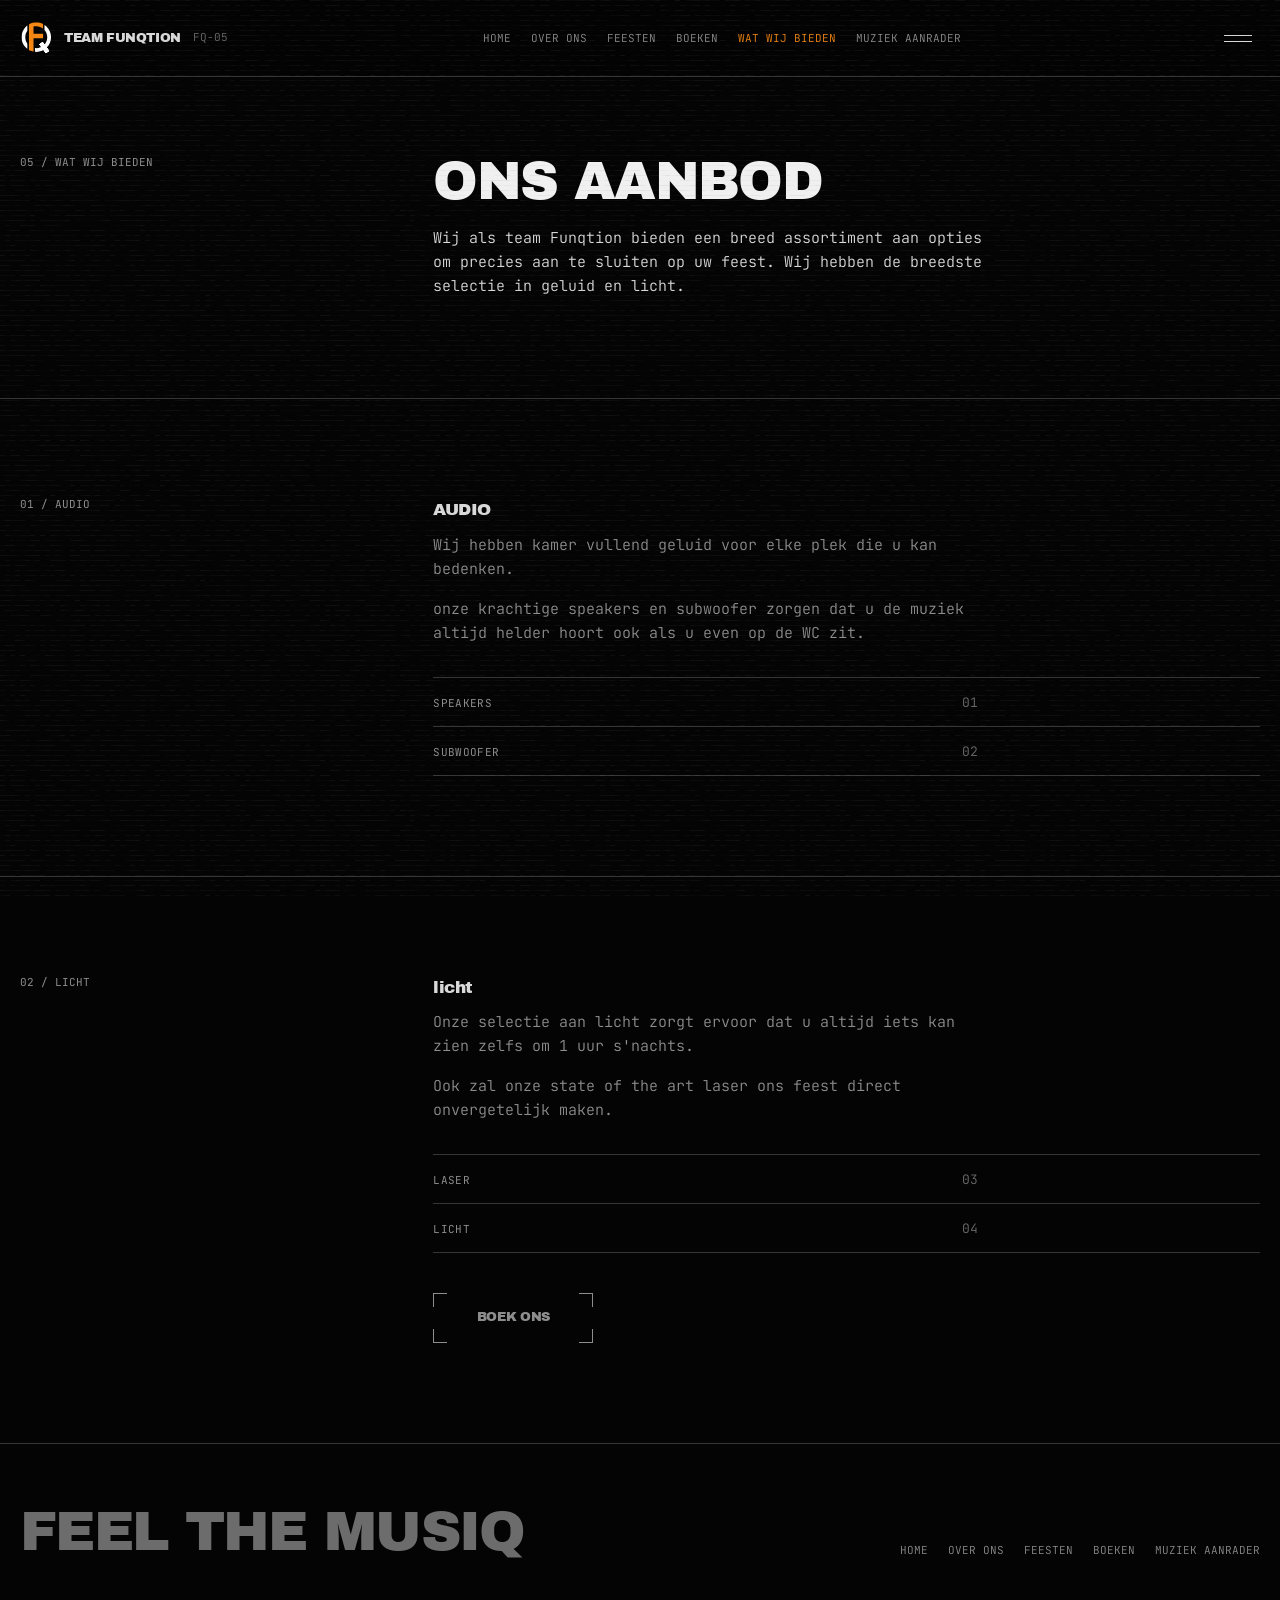
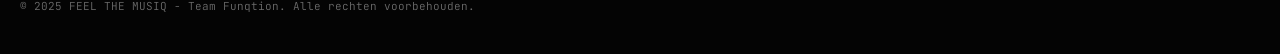
==== bieden.html @ 1c16a317 "Add the six-page site, replacing the holding page Ports the site built against funqtion/BUILD-BRIEF." ====
<!doctype html>
<html lang="nl">
<head>
<meta charset="utf-8">
<meta name="viewport" content="width=device-width, initial-scale=1">
<title>Wat wij bieden - Team Funqtion</title>
<meta name="description" content="Het aanbod van Team Funqtion: eigen geluid met krachtige speakers en subwoofer, en een selectie licht met laser.">
<link rel="icon" href="img/logo.svg" type="image/svg+xml">
<link rel="preconnect" href="https://fonts.googleapis.com">
<link rel="preconnect" href="https://fonts.gstatic.com" crossorigin>
<link href="https://fonts.googleapis.com/css2?family=JetBrains+Mono:wght@300;400;500&family=Archivo+Black&display=swap" rel="stylesheet">
<link rel="stylesheet" href="css/tokens.css">
<link rel="stylesheet" href="css/primitives.css">
<link rel="stylesheet" href="css/site.css">
</head>
<body>

<a class="fq-skip" href="#main">Naar de inhoud</a>

<header class="fq-topbar">
  <a class="fq-topbar__brand" href="index.html">
    <img class="fq-topbar__logo" src="img/logo.svg" width="32" height="32" alt="Logo van Team Funqtion">
    <span class="fq-topbar__wordmark">Team Funqtion</span>
    <span class="fq-topbar__partno" aria-hidden="true">FQ-05</span>
  </a>

  <nav class="fq-topnav" aria-label="Hoofdnavigatie">
    <a class="fq-topnav__link" href="index.html">Home</a>
    <a class="fq-topnav__link" href="over.html">Over ons</a>
    <a class="fq-topnav__link" href="feesten.html">Feesten</a>
    <a class="fq-topnav__link" href="boeken.html">Boeken</a>
    <a class="fq-topnav__link" href="bieden.html" aria-current="page">Wat wij bieden</a>
    <a class="fq-topnav__link" href="tip.html">Muziek aanrader</a>
  </nav>

  <button type="button" class="fq-menu-trigger" aria-expanded="false" aria-controls="fq-menu">
    <span class="fq-visually-hidden">Menu openen</span>
    <span class="fq-menu-trigger__bar" aria-hidden="true"></span>
    <span class="fq-menu-trigger__bar" aria-hidden="true"></span>
  </button>
</header>

<dialog class="fq-menu" id="fq-menu" aria-label="Menu">
  <div class="fq-menu__head">
    <p class="fq-label" style="margin:0">Index</p>
    <button type="button" class="fq-menu__close">
      <span class="fq-visually-hidden">Menu sluiten</span>
      <span aria-hidden="true">&times;</span>
    </button>
  </div>
  <nav aria-label="Menunavigatie">
    <ul class="fq-menu__list">
      <li><a class="fq-menu__row" href="index.html" style="--row:0">
        <span class="fq-menu__mask"><span class="fq-menu__label">Home</span></span>
        <span class="fq-menu__mask"><span class="fq-menu__index">01</span></span></a></li>
      <li><a class="fq-menu__row" href="over.html" style="--row:1">
        <span class="fq-menu__mask"><span class="fq-menu__label">Over ons</span></span>
        <span class="fq-menu__mask"><span class="fq-menu__index">02</span></span></a></li>
      <li><a class="fq-menu__row" href="feesten.html" style="--row:2">
        <span class="fq-menu__mask"><span class="fq-menu__label">Feesten</span></span>
        <span class="fq-menu__mask"><span class="fq-menu__index">03</span></span></a></li>
      <li><a class="fq-menu__row" href="boeken.html" style="--row:3">
        <span class="fq-menu__mask"><span class="fq-menu__label">Boeken</span></span>
        <span class="fq-menu__mask"><span class="fq-menu__index">04</span></span></a></li>
      <li><a class="fq-menu__row" href="bieden.html" style="--row:4" aria-current="page">
        <span class="fq-menu__mask"><span class="fq-menu__label">Wat wij bieden</span></span>
        <span class="fq-menu__mask"><span class="fq-menu__index">05</span></span></a></li>
      <li><a class="fq-menu__row" href="tip.html" style="--row:5">
        <span class="fq-menu__mask"><span class="fq-menu__label">Muziek aanrader</span></span>
        <span class="fq-menu__mask"><span class="fq-menu__index">06</span></span></a></li>
    </ul>
  </nav>
  <div class="fq-menu__foot">
    <a class="fq-footer__link" href="https://www.instagram.com/funqtion1/" target="_blank" rel="noopener">Instagram &#8599;</a>
    <a class="fq-footer__link" href="https://www.facebook.com/share/1C3HbUUbbw/?mibextid=wwXIfr" target="_blank" rel="noopener">Facebook &#8599;</a>
    <a class="fq-footer__link" href="mailto:Booking@funqtion.nl">Booking@funqtion.nl</a>
  </div>
</dialog>

<main id="main">

  <section class="fq-section fq-section--first fq-grid fq-grid--padded">
    <div class="fq-cell" style="--col-span:3; --col-span-m:12">
      <p class="fq-label">05 / Wat wij bieden</p>
    </div>
    <div class="fq-cell" style="--col-start:5; --col-span:8; --col-start-m:auto; --col-span-m:12">
      <h1 class="fq-h1">Ons aanbod</h1>
      <p class="fq-prose fq-prose--strong">Wij als team Funqtion bieden een breed assortiment aan opties om precies aan te sluiten op uw feest. Wij hebben de breedste selectie in geluid en licht.</p>
    </div>
  </section>

  <section class="fq-section fq-grid fq-grid--padded">
    <div class="fq-cell" style="--col-span:3; --col-span-m:12">
      <h2 class="fq-label">01 / Audio</h2>
    </div>
    <div class="fq-cell" style="--col-start:5; --col-span:8; --col-start-m:auto; --col-span-m:12">
      <h3 class="fq-h3">Audio</h3>
      <p class="fq-prose">Wij hebben kamer vullend geluid voor elke plek die u kan bedenken.</p>
      <p class="fq-prose">onze krachtige speakers en subwoofer zorgen dat u de muziek altijd helder hoort ook als u even op de WC zit.</p>

      <div class="fq-datasheet fq-inventory">
        <div class="fq-datasheet__row">
          <span class="fq-datasheet__cell" data-priority="1" style="--col-span:5">
            <span class="fq-hardware-label">Speakers</span></span>
          <span class="fq-datasheet__cell" data-priority="2" style="--col-span:3">
            <span class="fq-datasheet__value fq-datasheet__value--end fq-datasheet__value--index">01</span></span>
        </div>
        <div class="fq-datasheet__row">
          <span class="fq-datasheet__cell" data-priority="1" style="--col-span:5">
            <span class="fq-hardware-label">Subwoofer</span></span>
          <span class="fq-datasheet__cell" data-priority="2" style="--col-span:3">
            <span class="fq-datasheet__value fq-datasheet__value--end fq-datasheet__value--index">02</span></span>
        </div>
      </div>
    </div>
  </section>

  <section class="fq-section fq-grid fq-grid--padded">
    <div class="fq-cell" style="--col-span:3; --col-span-m:12">
      <h2 class="fq-label">02 / Licht</h2>
    </div>
    <div class="fq-cell" style="--col-start:5; --col-span:8; --col-start-m:auto; --col-span-m:12">
      <h3 class="fq-h3 fq-h3--verbatim">licht</h3>
      <p class="fq-prose">Onze selectie aan licht zorgt ervoor dat u altijd iets kan zien zelfs om 1 uur s'nachts.</p>
      <p class="fq-prose">Ook zal onze state of the art laser ons feest direct onvergetelijk maken.</p>

      <div class="fq-datasheet fq-inventory">
        <div class="fq-datasheet__row">
          <span class="fq-datasheet__cell" data-priority="1" style="--col-span:5">
            <span class="fq-hardware-label">Laser</span></span>
          <span class="fq-datasheet__cell" data-priority="2" style="--col-span:3">
            <span class="fq-datasheet__value fq-datasheet__value--end fq-datasheet__value--index">03</span></span>
        </div>
        <div class="fq-datasheet__row">
          <span class="fq-datasheet__cell" data-priority="1" style="--col-span:5">
            <span class="fq-hardware-label">Licht</span></span>
          <span class="fq-datasheet__cell" data-priority="2" style="--col-span:3">
            <span class="fq-datasheet__value fq-datasheet__value--end fq-datasheet__value--index">04</span></span>
        </div>
      </div>

      <div class="fq-contact">
        <a class="fq-button fq-bracket" href="boeken.html">Boek ons</a>
      </div>
    </div>
  </section>

</main>

<footer class="fq-footer">
  <div class="fq-footer__inner">
    <p class="fq-footer__tagline">FEEL THE MUSIQ</p>
    <nav class="fq-footer__links" aria-label="Footernavigatie">
      <a class="fq-footer__link" href="index.html">Home</a>
      <a class="fq-footer__link" href="over.html">Over ons</a>
      <a class="fq-footer__link" href="feesten.html">Feesten</a>
      <a class="fq-footer__link" href="boeken.html">Boeken</a>
      <a class="fq-footer__link" href="tip.html">Muziek aanrader</a>
    </nav>
  </div>
  <p class="fq-footer__legal">&copy; 2025 FEEL THE MUSIQ - Team Funqtion. Alle rechten voorbehouden.</p>
</footer>

<div class="fq-grain-host" id="fq-grain" aria-hidden="true"></div>

<script src="js/menu.js"></script>
<script src="js/grain.js"></script>
</body>
</html>
---- css/tokens.css ----
/* ---------------------------------------------------------------------------
   tokens.css  -  Team Funqtion design tokens
   Adapted from TELETECH-EVENTS-DESIGN-REFERENCE.md chapter 32.1.2.
   Nothing else in the system reads a literal value.
   Naming: --fq-<layer>-<role>.

   Four documented deviations from the reference (BUILD-BRIEF section 3):
     1. The accent is orange #f68712, not blood red #c13243. Because the orange
        clears AA on every surface here (8.2:1 on the page colour, measured),
        the reference's two-token --digital-blood / --digital-blood-text
        workaround is dropped: one accent token does every job.
     2. Fonts are Google Fonts substitutes: JetBrains Mono for ProtoMono,
        Archivo Black for LomoCopy LT Std.
     3. No video anywhere.
     4. Every accessibility fix in chapter 31 is taken, not optional.
   --------------------------------------------------------------------------- */

:root {
  color-scheme: dark;

  /* === 1. Raw grey ramp (reference chapter 5), darkest to lightest ======== */
  --fq-black:         #000000;
  --fq-page:          #040404;  /* the true page colour */
  --fq-darkest-hour:  #0a0a0a;
  --fq-midnight:      #0d0d0d;
  --fq-dusk:          #141414;
  --fq-haze-grey:     #1e1e1e;
  --fq-hairline:      #363636;  /* the rule colour */
  --fq-machine-grey:  #6c6c6c;  /* 3.90:1 - rules and decoration ONLY, never text */
  --fq-flat-grey:     #8d8d8d;  /* 6.18:1 - the AA-safe dim text colour */
  --fq-off-white:     #d9d9d9;  /* 14.52:1 */
  --fq-bashed-white:  #e4e4e4;  /* 16.11:1 */
  --fq-power-white:   #f0f0f0;  /* 17.98:1 */

  /* === 2. Accent (deviation 3.1) ==========================================
     #f68712 measures 8.2:1 on #040404 and 7.9:1 on #0a0a0a, so unlike the
     reference's red it is safe for text at any size. --fq-accent-dim is for
     large fills where full orange is too loud; it is NOT a text colour. */
  --fq-accent:        #f68712;
  --fq-accent-dim:    #b35f08;

  /* === 3. Semantic surfaces. Components reference these, never the ramp. == */
  --fq-surface:         var(--fq-page);
  --fq-surface-raised:  var(--fq-darkest-hour);
  --fq-surface-inset:   var(--fq-dusk);
  --fq-surface-overlay: var(--fq-haze-grey);

  /* === 4. Semantic text =================================================== */
  --fq-text-strong:     var(--fq-power-white);
  --fq-text:            var(--fq-off-white);
  --fq-text-dim:        var(--fq-flat-grey);    /* AA-safe metadata */
  --fq-text-decorative: var(--fq-machine-grey); /* icons, rules, disabled. NOT text. */
  --fq-text-accent:     var(--fq-accent);
  --fq-text-inverse:    var(--fq-page);

  /* === 5. Rules, brackets, focus ========================================== */
  --fq-rule-color:    var(--fq-hairline);
  --fq-rule-width:    1px;
  --fq-rule:          var(--fq-rule-width) solid var(--fq-rule-color);
  --fq-rule-dashed:   var(--fq-rule-width) dashed var(--fq-rule-color);
  --fq-rule-strong:   var(--fq-rule-width) solid var(--fq-machine-grey);
  --fq-rule-inset:    0.75rem;

  --fq-bracket-size:   14px;
  --fq-bracket-weight: 1px;
  --fq-bracket-color:  currentColor;

  /* The focus ring is accent-coloured, per brief 3.1. It is never removed. */
  --fq-focus-color:  var(--fq-accent);
  --fq-focus-width:  2px;
  --fq-focus-offset: 2px;

  /* === 6. Type (deviation 3.2) ============================================ */
  --fq-font-mono:    'JetBrains Mono', ui-monospace, 'SF Mono', 'Roboto Mono', monospace;
  --fq-font-display: 'Archivo Black', 'Arial Black', system-ui, sans-serif;

  --fq-weight-light:   300;
  --fq-weight-regular: 400;
  --fq-weight-medium:  500;

  /* Static scale. The reference's ladder is 9/11/13/15/17/21/24/27/40 with
     11px carrying body copy. 11px is kept for the machine-readout register
     (labels, indices, tags) but real Dutch prose is set at 15px: see the
     note in the build summary. This is the one type deviation. */
  --fq-size-micro:  9px;
  --fq-size-legend: 11px;  /* labels, indices, tags, captions */
  --fq-size-data:   13px;  /* datasheet rows, buttons, nav */
  --fq-size-body:   15px;  /* prose paragraphs */
  --fq-size-sub:    17px;
  --fq-size-title:  21px;
  --fq-size-util:   24px;

  /* Fluid display sizes, derived the way reference 32.1.3 derives them:
     clamp(min, intercept + slope*vw, max) passing through both endpoints,
     so there is no jump at any breakpoint.
       h1   : 28px at 390 -> 64px at 1600   slope 2.975vw, intercept 0.975rem
       hero : 34px at 390 -> 96px at 1600   slope 5.124vw, intercept 0.875rem */
  --fq-size-h1:   clamp(1.75rem, 0.975rem + 2.975vw, 4rem);
  --fq-size-hero: clamp(2.125rem, 0.875rem + 5.124vw, 6rem);
  --fq-size-h2:   clamp(1.3125rem, 1.076rem + 0.909vw, 2rem);

  /* Leading */
  --fq-leading-solid: 1;
  --fq-leading-tight: 1.25;
  --fq-leading-prose: 1.6;
  --fq-leading-hero:  0.92;

  /* Tracking. Display face tracked in 3%, mono left alone, and exactly one
     positive-tracking use reserved for the hardware label on bieden.html. */
  --fq-track-display: -0.03em;
  --fq-track-open:     0.03em;

  /* === 7. Spacing. Base 0.25rem, 1.25rem is the module. =================== */
  --fq-space-1:  0.25rem;
  --fq-space-2:  0.5rem;
  --fq-space-3:  0.75rem;
  --fq-space-4:  1rem;
  --fq-space-5:  1.25rem;
  --fq-space-8:  2rem;
  --fq-space-10: 2.5rem;
  --fq-space-15: 3.75rem;
  --fq-space-20: 5rem;
  --fq-space-25: 6.25rem;
  --fq-space-30: 7.5rem;

  /* One gutter, changing exactly once, at 767px. */
  --fq-gutter: var(--fq-space-5);

  /* === 8. Motion ==========================================================
     The reference's single CustomEase is one cubic and needs no library. */
  --fq-ease-machine: cubic-bezier(0.14, 0.86, 0.37, 0.96);
  --fq-ease-out:     cubic-bezier(0.16, 1, 0.3, 1);
  --fq-dur-snap:     0.2s;
  --fq-dur-reveal:   0.25s;
  --fq-stagger:      0.05s;

  /* === 9. Layers ========================================================== */
  --fq-z-base:   0;
  --fq-z-raised: 1;
  --fq-z-nav:    90;
  --fq-z-menu:   95;
  --fq-z-grain:  100;
}

/* Breakpoints, as documentation. Custom properties cannot be used inside a
   media query, so these four numbers are copied by hand where needed:
     991px (max)  tablet
     767px (max)  mobile
     479px (max)  phone
     768px (min)  desktop                                                    */

@media screen and (max-width: 767px) {
  :root { --fq-gutter: var(--fq-space-4); }
}

/* --- Reset ---------------------------------------------------------------- */

*, *::before, *::after { box-sizing: border-box; }

html {
  -webkit-text-size-adjust: 100%;
  scroll-behavior: smooth;
}

body {
  margin: 0;
  background-color: var(--fq-surface);
  color: var(--fq-text);
  font-family: var(--fq-font-mono);
  font-size: var(--fq-size-body);
  font-weight: var(--fq-weight-light);
  line-height: var(--fq-leading-prose);
  -webkit-font-smoothing: antialiased;
}

img { max-width: 100%; }

/* One real focus ring, applied once, never removed anywhere.
   The reference's original ships 66 focusable elements with outline:none. */
:where(a, button, input, select, textarea, summary, dialog, iframe, [tabindex]):focus-visible {
  outline: var(--fq-focus-width) solid var(--fq-focus-color);
  outline-offset: var(--fq-focus-offset);
  border-radius: 2px;
}

::selection {
  background-color: var(--fq-accent);
  color: var(--fq-page);
}

.fq-visually-hidden {
  position: absolute; width: 1px; height: 1px;
  margin: -1px; padding: 0; border: 0;
  clip-path: inset(50%); overflow: hidden; white-space: nowrap;
}

/* Skip link: visible the moment it takes focus. */
.fq-skip {
  position: absolute; inset-block-start: 0; inset-inline-start: 0;
  z-index: 999;
  transform: translateY(-120%);
  padding: var(--fq-space-3) var(--fq-space-4);
  background: var(--fq-page);
  color: var(--fq-accent);
  font-size: var(--fq-size-data);
  text-decoration: none;
}
.fq-skip:focus { transform: translateY(0); }

/* --- Global reduced-motion contract ---------------------------------------
   The reference honours prefers-reduced-motion nowhere (chapter 31). Here it
   kills every transition, every transform reveal, and the grain animation
   (grain.js checks the same query before it starts). */
@media (prefers-reduced-motion: reduce) {
  html { scroll-behavior: auto; }
  *, *::before, *::after {
    animation-duration: 0.001ms !important;
    animation-iteration-count: 1 !important;
    transition-duration: 0.001ms !important;
    scroll-behavior: auto !important;
  }
}
---- css/primitives.css ----
/* ---------------------------------------------------------------------------
   primitives.css  -  Team Funqtion structural primitives
   Adapted from TELETECH-EVENTS-DESIGN-REFERENCE.md chapter 32.2.
   Grid, section, datasheet, bracketed button, hairlines, menu, event tile,
   plus the chrome (top bar, footer, grain host).
   --------------------------------------------------------------------------- */

/* ===========================================================================
   1. The 12-column grid
   The gap is ZERO. Column boundaries are shared reference lines across the
   whole page; separation comes from items not filling their span, or from a
   hairline. A grid with gutters is a different design. (reference 7.3)
   =========================================================================== */

.fq-grid {
  display: grid;
  grid-template-columns: repeat(var(--fq-grid-columns, 12), 1fr);
  grid-auto-rows: auto;
  gap: 0;                      /* deliberate */
  inline-size: 100%;
  position: relative;
}
.fq-grid--padded { padding-inline: var(--fq-gutter); }

/* Children. Default span 12 so an unplaced child still lands on the lattice. */
.fq-cell {
  grid-column: var(--col-start, auto) / span var(--col-span, 12);
  min-inline-size: 0;
}

@media screen and (max-width: 767px) {
  .fq-cell {
    grid-column: var(--col-start-m, auto) / span var(--col-span-m, var(--col-span, 12));
  }
}
@media screen and (max-width: 479px) {
  .fq-cell {
    grid-column: var(--col-start-s, auto) / span var(--col-span-s, var(--col-span-m, var(--col-span, 12)));
  }
}

/* ===========================================================================
   2. The section wrapper
   =========================================================================== */

.fq-section {
  inline-size: 100%;
  position: relative;
  padding-block: var(--fq-space-25);
}
.fq-section--tight { padding-block: var(--fq-space-15); }
.fq-section--first { padding-block-start: var(--fq-space-20); }
.fq-section--screen { min-block-size: 100svh; display: flex; align-items: center; }

@media screen and (max-width: 767px) {
  .fq-section { padding-block: var(--fq-space-15); }
  .fq-section--tight { padding-block: var(--fq-space-10); }
}

/* A full-bleed hairline between sections. */
.fq-section + .fq-section { border-block-start: var(--fq-rule); }

/* ===========================================================================
   3. Text atoms (reference 9.2.2)
   =========================================================================== */

/* The panel legend. This is the voice of the whole design: a tiny, tracked,
   uppercase mono label that reads like a legend silk-screened on hardware. */
.fq-label {
  margin: 0 0 var(--fq-space-4);
  color: var(--fq-text-dim);
  text-transform: uppercase;
  font-family: var(--fq-font-mono);
  font-size: var(--fq-size-legend);
  font-weight: var(--fq-weight-regular);
  line-height: var(--fq-leading-solid);
}
.fq-label--accent { color: var(--fq-text-accent); }

/* The index numeral. Padded to two digits in the markup, tabular here. */
.fq-index {
  color: var(--fq-text-decorative);
  font-family: var(--fq-font-mono);
  font-size: var(--fq-size-legend);
  font-weight: var(--fq-weight-light);
  font-variant-numeric: tabular-nums;
  line-height: var(--fq-leading-solid);
}
.fq-index--live { color: var(--fq-text-accent); }

.fq-h1 {
  margin: 0 0 var(--fq-space-5);
  color: var(--fq-text-strong);
  text-transform: uppercase;
  font-family: var(--fq-font-display);
  font-size: var(--fq-size-h1);
  font-weight: 400;
  line-height: var(--fq-leading-hero);
  letter-spacing: var(--fq-track-display);
}

.fq-h2 {
  margin: 0 0 var(--fq-space-5);
  color: var(--fq-text);
  text-transform: uppercase;
  font-family: var(--fq-font-display);
  font-size: var(--fq-size-h2);
  font-weight: 400;
  line-height: var(--fq-leading-tight);
  letter-spacing: var(--fq-track-display);
}

.fq-h3 {
  margin: 0 0 var(--fq-space-3);
  color: var(--fq-text);
  text-transform: uppercase;
  font-family: var(--fq-font-display);
  font-size: var(--fq-size-sub);
  font-weight: 400;
  line-height: var(--fq-leading-tight);
  letter-spacing: var(--fq-track-display);
}

/* Verbatim case. The design language uppercases headings, but CONTENT.md
   flags the lowercase "boeken?" and "licht" headings as deliberately
   preserved. Uppercasing them would destroy exactly what was preserved, so
   those two opt out of the transform. The brief outranks the design language
   on anything CONTENT.md has called final. */
.fq-h1--verbatim,
.fq-h2--verbatim,
.fq-h3--verbatim { text-transform: none; }

.fq-prose {
  margin: 0 0 var(--fq-space-4);
  max-inline-size: 62ch;
  color: var(--fq-text-dim);
  font-size: var(--fq-size-body);
  font-weight: var(--fq-weight-light);
  line-height: var(--fq-leading-prose);
}
.fq-prose:last-child { margin-block-end: 0; }
.fq-prose--strong { color: var(--fq-text); }

/* The quoted field: the client's voice, emoji and all, held inside a machine
   frame. The tension between the two is the point (brief section 2). */
.fq-quote {
  margin: 0 0 var(--fq-space-4);
  border-inline-start: var(--fq-rule);
  padding-inline-start: var(--fq-rule-inset);
  max-inline-size: 62ch;
  color: var(--fq-text);
  font-size: var(--fq-size-body);
  font-weight: var(--fq-weight-light);
  line-height: var(--fq-leading-prose);
}
.fq-quote p { margin: 0 0 var(--fq-space-2); }
.fq-quote p:last-child { margin-block-end: 0; }

/* The italic caption line under a gig. */
.fq-caption {
  margin: var(--fq-space-4) 0 0;
  color: var(--fq-text-decorative);
  font-size: var(--fq-size-legend);
  font-style: italic;
  line-height: var(--fq-leading-tight);
}

.fq-link {
  color: var(--fq-text-dim);
  text-decoration: none;
  border-block-end: 1px solid var(--fq-hairline);
  transition: color var(--fq-dur-snap) ease, border-color var(--fq-dur-snap) ease;
}
.fq-link:hover { color: var(--fq-accent); border-block-end-color: var(--fq-accent); }

/* ===========================================================================
   4. Hairlines (reference 32.2.5)
   The left rule is the house method for turning a paragraph into a data field.
   =========================================================================== */

.fq-rule-left {
  border-inline-start: var(--fq-rule);
  padding-inline-start: var(--fq-rule-inset);
  display: flex;
  flex-direction: column;
  gap: var(--fq-space-1);
}

hr.fq-divider {
  border: 0;
  border-block-start: var(--fq-rule);
  margin-block: var(--fq-space-8);
}
hr.fq-divider--dashed { border-block-start: var(--fq-rule-dashed); }

/* ===========================================================================
   5. The corner-bracketed button (reference 32.2.4)
   Eight single-colour gradients on ONE pseudo element. No background, no
   border, no radius, and crucially no four <img> per button: the reference's
   original ships 188 corner-mark images on one page.
   =========================================================================== */

.fq-bracket { position: relative; }
.fq-bracket::before {
  content: "";
  position: absolute;
  inset: 0;
  pointer-events: none;
  background-image:
    linear-gradient(var(--fq-bracket-color) 0 0), linear-gradient(var(--fq-bracket-color) 0 0),
    linear-gradient(var(--fq-bracket-color) 0 0), linear-gradient(var(--fq-bracket-color) 0 0),
    linear-gradient(var(--fq-bracket-color) 0 0), linear-gradient(var(--fq-bracket-color) 0 0),
    linear-gradient(var(--fq-bracket-color) 0 0), linear-gradient(var(--fq-bracket-color) 0 0);
  background-repeat: no-repeat;
  background-size:
    var(--fq-bracket-size) var(--fq-bracket-weight),
    var(--fq-bracket-weight) var(--fq-bracket-size),
    var(--fq-bracket-size) var(--fq-bracket-weight),
    var(--fq-bracket-weight) var(--fq-bracket-size),
    var(--fq-bracket-size) var(--fq-bracket-weight),
    var(--fq-bracket-weight) var(--fq-bracket-size),
    var(--fq-bracket-size) var(--fq-bracket-weight),
    var(--fq-bracket-weight) var(--fq-bracket-size);
  background-position:
    left top,     left top,
    right top,    right top,
    left bottom,  left bottom,
    right bottom, right bottom;
  transition: background-image var(--fq-dur-snap) ease;
}

.fq-button {
  --fq-bracket-color: var(--fq-text-dim);
  display: inline-flex;
  align-items: center;
  justify-content: center;
  gap: var(--fq-space-2);
  min-inline-size: var(--fq-button-width, 160px);
  min-block-size: 50px;
  padding: var(--fq-space-4) var(--fq-space-5);
  border: 0;
  background: transparent;
  color: var(--fq-text-dim);
  text-transform: uppercase;
  text-decoration: none;
  cursor: pointer;
  font-family: var(--fq-font-display);
  font-size: var(--fq-size-data);
  font-weight: 400;
  line-height: var(--fq-leading-solid);
  letter-spacing: var(--fq-track-display);
  transition: color var(--fq-dur-snap) ease;
}
.fq-button:hover,
.fq-button:focus-visible {
  color: var(--fq-accent);
  --fq-bracket-color: var(--fq-accent);
}
.fq-button--block { --fq-button-width: 100%; inline-size: 100%; }

/* ===========================================================================
   6. The datasheet row (reference 32.2.3)
   The one component that DOES have a gutter.
   =========================================================================== */

.fq-datasheet { display: flex; flex-direction: column; }

.fq-datasheet__row {
  display: grid;
  grid-template-columns: repeat(8, 1fr);
  gap: var(--fq-space-5);
  align-items: baseline;
  padding-block: var(--fq-space-3);
  border-block-start: var(--fq-rule);
}
.fq-datasheet__row:last-child { border-block-end: var(--fq-rule); }

.fq-datasheet__cell {
  min-inline-size: 0;
  grid-column: span var(--col-span, 2);
}

.fq-datasheet__key {
  margin: 0;
  color: var(--fq-text-dim);
  text-transform: uppercase;
  font-family: var(--fq-font-mono);
  font-size: var(--fq-size-legend);
  font-weight: var(--fq-weight-regular);
  line-height: var(--fq-leading-tight);
}

.fq-datasheet__value {
  margin: 0;
  color: var(--fq-text);
  font-family: var(--fq-font-mono);
  font-size: var(--fq-size-data);
  font-weight: var(--fq-weight-light);
  line-height: var(--fq-leading-tight);
}
.fq-datasheet__value--end { text-align: end; }
.fq-datasheet__value--index {
  color: var(--fq-text-decorative);
  font-variant-numeric: tabular-nums;
}

@media screen and (max-width: 767px) {
  .fq-datasheet__row { gap: var(--fq-space-4); }
  .fq-datasheet__cell[data-priority="3"] { display: none; }
  .fq-datasheet__cell[data-priority="1"] { grid-column: span 5; }
  .fq-datasheet__cell[data-priority="2"] { grid-column: span 3; }
  .fq-datasheet__cell[data-priority="2"] .fq-datasheet__value { text-align: end; }
}

/* ===========================================================================
   7. The top bar
   =========================================================================== */

.fq-topbar {
  position: sticky;
  inset-block-start: 0;
  z-index: var(--fq-z-nav);
  display: flex;
  align-items: center;
  justify-content: space-between;
  gap: var(--fq-space-5);
  padding: var(--fq-space-4) var(--fq-gutter);
  background: color-mix(in srgb, var(--fq-page) 88%, transparent);
  backdrop-filter: blur(6px);
  border-block-end: var(--fq-rule);
}

.fq-topbar__brand {
  display: inline-flex;
  align-items: center;
  gap: var(--fq-space-3);
  text-decoration: none;
  color: var(--fq-text);
}
.fq-topbar__logo { display: block; inline-size: 32px; block-size: 32px; }
.fq-topbar__wordmark {
  text-transform: uppercase;
  font-family: var(--fq-font-display);
  font-size: var(--fq-size-data);
  letter-spacing: var(--fq-track-display);
}
/* Where a normal brand would put a tagline, put a part number. (brief 2.1) */
.fq-topbar__partno {
  color: var(--fq-text-decorative);
  font-size: var(--fq-size-legend);
  font-variant-numeric: tabular-nums;
}
@media screen and (max-width: 479px) { .fq-topbar__partno { display: none; } }

/* The desktop inline nav. Below 767px the dialog menu is the only nav. */
.fq-topnav { display: flex; align-items: center; gap: var(--fq-space-5); }
.fq-topnav__link {
  color: var(--fq-text-dim);
  text-decoration: none;
  text-transform: uppercase;
  font-size: var(--fq-size-legend);
  line-height: var(--fq-leading-solid);
  transition: color var(--fq-dur-snap) ease;
}
.fq-topnav__link:hover { color: var(--fq-text); }
.fq-topnav__link[aria-current="page"] { color: var(--fq-accent); }
@media screen and (max-width: 991px) { .fq-topnav { display: none; } }

/* The menu trigger: two bars, no hamburger cliche beyond that. */
.fq-menu-trigger {
  display: inline-flex;
  flex-direction: column;
  justify-content: center;
  gap: 5px;
  inline-size: 44px;
  block-size: 44px;
  padding: 0 var(--fq-space-2);
  border: 0;
  background: transparent;
  cursor: pointer;
}
.fq-menu-trigger__bar {
  display: block;
  inline-size: 100%;
  block-size: var(--fq-rule-width);
  background: var(--fq-text);
  transition: background-color var(--fq-dur-snap) ease;
}
.fq-menu-trigger:hover .fq-menu-trigger__bar { background: var(--fq-accent); }

/* ===========================================================================
   8. The numbered menu (reference 32.2.6)
   A <dialog> opened with showModal(), so focus trapping, page inertness and
   Escape-to-close come from the browser.
   =========================================================================== */

.fq-menu {
  position: fixed;
  inset: 0;
  z-index: var(--fq-z-menu);
  inline-size: 100%;
  max-inline-size: 100%;
  block-size: 100%;
  max-block-size: 100%;
  margin: 0;
  padding: var(--fq-space-20) var(--fq-gutter) var(--fq-space-10);
  border: 0;
  background: var(--fq-surface);
  color: var(--fq-text);
  overflow-y: auto;
}
.fq-menu::backdrop { background: color-mix(in srgb, var(--fq-page) 92%, transparent); }

.fq-menu__head {
  display: flex;
  align-items: center;
  justify-content: space-between;
  gap: var(--fq-space-5);
  margin-block-end: var(--fq-space-10);
}

.fq-menu__close {
  inline-size: 44px;
  block-size: 44px;
  border: 0;
  background: transparent;
  color: var(--fq-text-dim);
  cursor: pointer;
  font-family: var(--fq-font-mono);
  font-size: var(--fq-size-util);
  line-height: 1;
  transition: color var(--fq-dur-snap) ease;
}
.fq-menu__close:hover { color: var(--fq-accent); }

.fq-menu__list { list-style: none; margin: 0; padding: 0; }

.fq-menu__row {
  display: flex;
  align-items: baseline;
  justify-content: space-between;
  gap: var(--fq-space-5);
  padding-block: var(--fq-space-3);
  border-block-start: var(--fq-rule);
  text-decoration: none;
  color: inherit;
}
.fq-menu__list li:last-child .fq-menu__row { border-block-end: var(--fq-rule); }

.fq-menu__mask { overflow: hidden; display: block; }

.fq-menu__label {
  display: block;
  color: var(--fq-text-dim);
  text-transform: uppercase;
  font-family: var(--fq-font-display);
  font-size: clamp(1.5rem, 1rem + 2.1vw, 2.75rem);
  font-weight: 400;
  line-height: 1.1;
  letter-spacing: var(--fq-track-display);
  transition: color var(--fq-dur-snap) ease;
}
.fq-menu__index {
  display: block;
  text-align: end;
  color: var(--fq-text-decorative);
  font-family: var(--fq-font-mono);
  font-size: var(--fq-size-data);
  font-weight: var(--fq-weight-light);
  line-height: var(--fq-leading-solid);
  font-variant-numeric: tabular-nums;
}
.fq-menu__row:hover .fq-menu__label,
.fq-menu__row:focus-visible .fq-menu__label { color: var(--fq-text-strong); }
.fq-menu__row[aria-current="page"] .fq-menu__label { color: var(--fq-accent); }
.fq-menu__row[aria-current="page"] .fq-menu__index { color: var(--fq-accent); }

/* The mask reveal. Two tracks, offset by half a step, staggered per row. */
@media (prefers-reduced-motion: no-preference) {
  .fq-menu__label,
  .fq-menu__index {
    transform: translateY(110%);
    transition: transform var(--fq-dur-reveal) var(--fq-ease-machine),
                color var(--fq-dur-snap) ease;
    transition-delay: calc(var(--row, 0) * var(--fq-stagger));
  }
  .fq-menu__index {
    transition-delay: calc(var(--row, 0) * var(--fq-stagger) + (var(--fq-stagger) / 2));
  }
  .fq-menu.is-open .fq-menu__label,
  .fq-menu.is-open .fq-menu__index { transform: translateY(0); }
}

.fq-menu__foot {
  margin-block-start: var(--fq-space-10);
  display: flex;
  flex-wrap: wrap;
  gap: var(--fq-space-5);
}

/* ===========================================================================
   9. The event tile (reference 32.2.7)
   Square media with object-fit: cover. The photos are not square; the crop is
   the point (brief section 6).
   =========================================================================== */

.fq-event { display: flex; flex-direction: column; }

.fq-event__media {
  position: relative;
  overflow: hidden;
  margin-block-end: var(--fq-space-5);
  background: var(--fq-surface-inset);
}
.fq-event__img {
  display: block;
  inline-size: 100%;
  block-size: 100%;
  aspect-ratio: 1;
  object-fit: cover;
}
/* The index tag sits on the image, bracketed on three sides like the
   reference's partner tag. */
.fq-event__tag {
  position: absolute;
  inset-block-start: 0;
  inset-inline-start: 0;
  margin: 0;
  padding: 0.6rem 0.5rem 0.5rem;
  background: color-mix(in srgb, var(--fq-page) 80%, transparent);
  border-block-end: 1px solid var(--fq-bashed-white);
  border-inline-end: 1px solid var(--fq-bashed-white);
  color: var(--fq-bashed-white);
  text-transform: uppercase;
  font-size: var(--fq-size-legend);
  font-variant-numeric: tabular-nums;
  line-height: var(--fq-leading-solid);
  letter-spacing: var(--fq-track-display);
}

.fq-event__head {
  display: flex;
  justify-content: space-between;
  align-items: flex-start;
  gap: var(--fq-space-5);
  margin-block-end: var(--fq-space-4);
}
.fq-event__title {
  margin: 0;
  color: var(--fq-text);
  text-transform: uppercase;
  font-family: var(--fq-font-display);
  font-size: var(--fq-size-sub);
  font-weight: 400;
  line-height: 1.2;
  letter-spacing: var(--fq-track-display);
}
/* The 6x12 solid block before a numeral: the cheapest terminal-cursor glyph
   in the system, and the tile's only non-bracket ornament. */
.fq-cursor {
  display: inline-block;
  inline-size: 6px;
  block-size: 12px;
  background: var(--fq-accent);
  flex: 0 0 auto;
}

/* ===========================================================================
   10. The footer
   =========================================================================== */

.fq-footer {
  border-block-start: var(--fq-rule);
  padding: var(--fq-space-15) var(--fq-gutter) var(--fq-space-10);
}
.fq-footer__inner {
  display: flex;
  flex-wrap: wrap;
  align-items: flex-end;
  justify-content: space-between;
  gap: var(--fq-space-8);
}
.fq-footer__tagline {
  margin: 0;
  color: var(--fq-text-decorative);
  text-transform: uppercase;
  font-family: var(--fq-font-display);
  font-size: clamp(1.75rem, 1rem + 3.2vw, 3.5rem);
  line-height: var(--fq-leading-solid);
  letter-spacing: var(--fq-track-display);
}
.fq-footer__links { display: flex; flex-wrap: wrap; gap: var(--fq-space-5); }
.fq-footer__link {
  color: var(--fq-text-dim);
  text-decoration: none;
  text-transform: uppercase;
  font-size: var(--fq-size-legend);
  transition: color var(--fq-dur-snap) ease;
}
.fq-footer__link:hover { color: var(--fq-accent); }
.fq-footer__legal {
  margin: var(--fq-space-10) 0 0;
  color: var(--fq-text-decorative);
  font-size: var(--fq-size-legend);
  line-height: var(--fq-leading-tight);
}

/* ===========================================================================
   11. The grain host (reference 11.4)
   grain.js mounts the layer inside this. The host never moves and never
   repaints; it is the clipping viewport.
   =========================================================================== */

.fq-grain-host {
  position: fixed;
  inset: 0;
  overflow: hidden;
  pointer-events: none;
  z-index: var(--fq-z-grain);
}
@media screen and (max-width: 479px) { .fq-grain-host { opacity: 0.35; } }
---- css/site.css ----
/* ---------------------------------------------------------------------------
   site.css  -  Team Funqtion page composition
   Everything here is built from the primitives in primitives.css and reads
   only tokens, never a literal.
   --------------------------------------------------------------------------- */

/* ===========================================================================
   1. Home hero
   =========================================================================== */

.fq-hero {
  display: flex;
  flex-direction: column;
  justify-content: center;
  min-block-size: calc(100svh - 73px);   /* viewport less the sticky top bar */
  padding-block: var(--fq-space-20) var(--fq-space-15);
}

.fq-hero__mark {
  display: block;
  inline-size: clamp(88px, 16vw, 168px);
  block-size: auto;
  margin-block-end: var(--fq-space-8);
}

.fq-hero__title {
  margin: 0;
  color: var(--fq-text-strong);
  text-transform: uppercase;
  font-family: var(--fq-font-display);
  font-size: var(--fq-size-hero);
  font-weight: 400;
  line-height: var(--fq-leading-hero);
  letter-spacing: var(--fq-track-display);
}

.fq-hero__descriptor {
  margin: var(--fq-space-4) 0 0;
  display: flex;
  align-items: center;
  gap: var(--fq-space-3);
  color: var(--fq-text-dim);
  text-transform: uppercase;
  font-family: var(--fq-font-mono);
  font-size: var(--fq-size-data);
  font-weight: var(--fq-weight-regular);
  line-height: var(--fq-leading-solid);
}

.fq-hero__meta {
  margin-block-start: var(--fq-space-10);
  display: flex;
  flex-wrap: wrap;
  gap: var(--fq-space-8);
}

/* ===========================================================================
   2. The numbered index list (home)
   Scale is proved by inventory, not claimed by adjective: the home page's
   navigation IS the index of what the outfit is. (brief 2.7)
   =========================================================================== */

.fq-index-list { list-style: none; margin: 0; padding: 0; }

.fq-index-list__row {
  display: flex;
  align-items: baseline;
  gap: var(--fq-space-5);
  padding-block: var(--fq-space-4);
  border-block-start: var(--fq-rule);
  text-decoration: none;
  color: inherit;
}
.fq-index-list li:last-child .fq-index-list__row { border-block-end: var(--fq-rule); }

.fq-index-list__num {
  flex: 0 0 auto;
  inline-size: 3ch;
  color: var(--fq-text-decorative);
  font-size: var(--fq-size-legend);
  font-variant-numeric: tabular-nums;
  line-height: var(--fq-leading-solid);
  transition: color var(--fq-dur-snap) ease;
}
.fq-index-list__label {
  flex: 1 1 auto;
  color: var(--fq-text);
  text-transform: uppercase;
  font-family: var(--fq-font-display);
  font-size: clamp(1.125rem, 0.85rem + 1.15vw, 1.75rem);
  font-weight: 400;
  line-height: 1.15;
  letter-spacing: var(--fq-track-display);
  transition: color var(--fq-dur-snap) ease;
}
.fq-index-list__arrow {
  flex: 0 0 auto;
  color: var(--fq-text-decorative);
  font-size: var(--fq-size-data);
  line-height: var(--fq-leading-solid);
  transition: color var(--fq-dur-snap) ease, transform var(--fq-dur-snap) var(--fq-ease-out);
}
.fq-index-list__row:hover .fq-index-list__label,
.fq-index-list__row:focus-visible .fq-index-list__label { color: var(--fq-text-strong); }
.fq-index-list__row:hover .fq-index-list__num,
.fq-index-list__row:hover .fq-index-list__arrow { color: var(--fq-accent); }
.fq-index-list__row:hover .fq-index-list__arrow { transform: translateX(4px); }

/* ===========================================================================
   3. Socials
   =========================================================================== */

.fq-socials { display: flex; flex-wrap: wrap; gap: var(--fq-space-5); }

.fq-social {
  display: inline-flex;
  align-items: center;
  gap: var(--fq-space-2);
  color: var(--fq-text-dim);
  text-decoration: none;
  text-transform: uppercase;
  font-size: var(--fq-size-legend);
  line-height: var(--fq-leading-solid);
  transition: color var(--fq-dur-snap) ease;
}
.fq-social:hover { color: var(--fq-accent); }
.fq-social svg { inline-size: 16px; block-size: 16px; fill: currentColor; flex: 0 0 auto; }

/* ===========================================================================
   4. Member block (over.html)
   =========================================================================== */

.fq-member { display: grid; gap: var(--fq-space-8); align-items: start; }
.fq-member + .fq-member { margin-block-start: var(--fq-space-20); }

/* Two columns from tablet up. A square portrait across the full content
   column is ~1040px tall at 1600, which turns a short bio into a scroll. */
@media screen and (min-width: 768px) {
  .fq-member { grid-template-columns: minmax(0, 4fr) minmax(0, 6fr); gap: var(--fq-space-10); }
}

.fq-member__portrait {
  display: block;
  inline-size: 100%;
  block-size: auto;
  /* Square, matching the event-tile idiom. The sources are 1400x1297 and
     1400x1185, so a 1:1 crop loses ~15% of the width; a 4:5 portrait crop
     would have cut over a third. The crop is intended, the mutilation is not. */
  aspect-ratio: 1;
  object-fit: cover;
  background: var(--fq-surface-inset);
}

.fq-member__head {
  display: flex;
  align-items: baseline;
  gap: var(--fq-space-3);
  margin-block-end: var(--fq-space-5);
}

/* ===========================================================================
   5. Gig block (feesten.html)
   =========================================================================== */

.fq-gig { display: grid; gap: var(--fq-space-8); align-items: start; }
.fq-gig + .fq-gig { margin-block-start: var(--fq-space-20); padding-block-start: var(--fq-space-20); border-block-start: var(--fq-rule); }

/* Same reasoning as the member block: side by side from tablet up, stacked
   below it, so the square crop never dominates the viewport. */
@media screen and (min-width: 768px) {
  .fq-gig { grid-template-columns: minmax(0, 5fr) minmax(0, 7fr); gap: var(--fq-space-10); }
}

/* ===========================================================================
   6. Inventory rows (bieden.html)
   =========================================================================== */

.fq-inventory { margin-block-start: var(--fq-space-8); }

/* The single positive-tracking use in the whole system, reserved for the
   hardware label. (brief 3.2) */
.fq-hardware-label {
  color: var(--fq-text-dim);
  text-transform: uppercase;
  font-family: var(--fq-font-mono);
  font-size: var(--fq-size-legend);
  font-weight: var(--fq-weight-regular);
  letter-spacing: var(--fq-track-open);
  line-height: var(--fq-leading-solid);
}

/* ===========================================================================
   7. Embeds (boeken.html, tip.html)
   =========================================================================== */

.fq-embed {
  position: relative;
  inline-size: 100%;
  aspect-ratio: 16 / 9;
  overflow: hidden;
  background: var(--fq-surface-inset);
  border: var(--fq-rule);
}
.fq-embed iframe {
  position: absolute;
  inset: 0;
  inline-size: 100%;
  block-size: 100%;
  border: 0;
  display: block;
}
/* A very tall calculator inside a 16:9 box is unusable on a phone, so the
   box gets taller as the viewport narrows. */
@media screen and (max-width: 767px) { .fq-embed { aspect-ratio: 3 / 4; } }

.fq-embed-credit {
  margin: var(--fq-space-4) 0 0;
  color: var(--fq-text-decorative);
  font-size: var(--fq-size-legend);
  line-height: var(--fq-leading-tight);
}
.fq-embed-credit a { color: var(--fq-text-dim); }

/* The tip line: a bracketed aside, not a coloured callout box. */
.fq-tip {
  margin: var(--fq-space-8) 0 0;
  padding: var(--fq-space-5);
  color: var(--fq-text-dim);
  font-size: var(--fq-size-data);
  line-height: var(--fq-leading-prose);
  --fq-bracket-color: var(--fq-hairline);
}

/* ===========================================================================
   8. Track list (tip.html)
   =========================================================================== */

.fq-tracks { list-style: none; margin: 0; padding: 0; display: grid; gap: var(--fq-space-8); }

.fq-track { display: grid; gap: var(--fq-space-3); }
.fq-track__head { display: flex; align-items: center; gap: var(--fq-space-3); }
.fq-track iframe {
  inline-size: 100%;
  block-size: 152px;
  border: 0;
  display: block;
}

@media screen and (min-width: 992px) {
  .fq-tracks { grid-template-columns: repeat(2, 1fr); gap: var(--fq-space-8) var(--fq-space-10); }
}

/* ===========================================================================
   9. Contact row
   =========================================================================== */

.fq-contact {
  margin-block-start: var(--fq-space-10);
  display: flex;
  flex-wrap: wrap;
  align-items: center;
  gap: var(--fq-space-8);
}
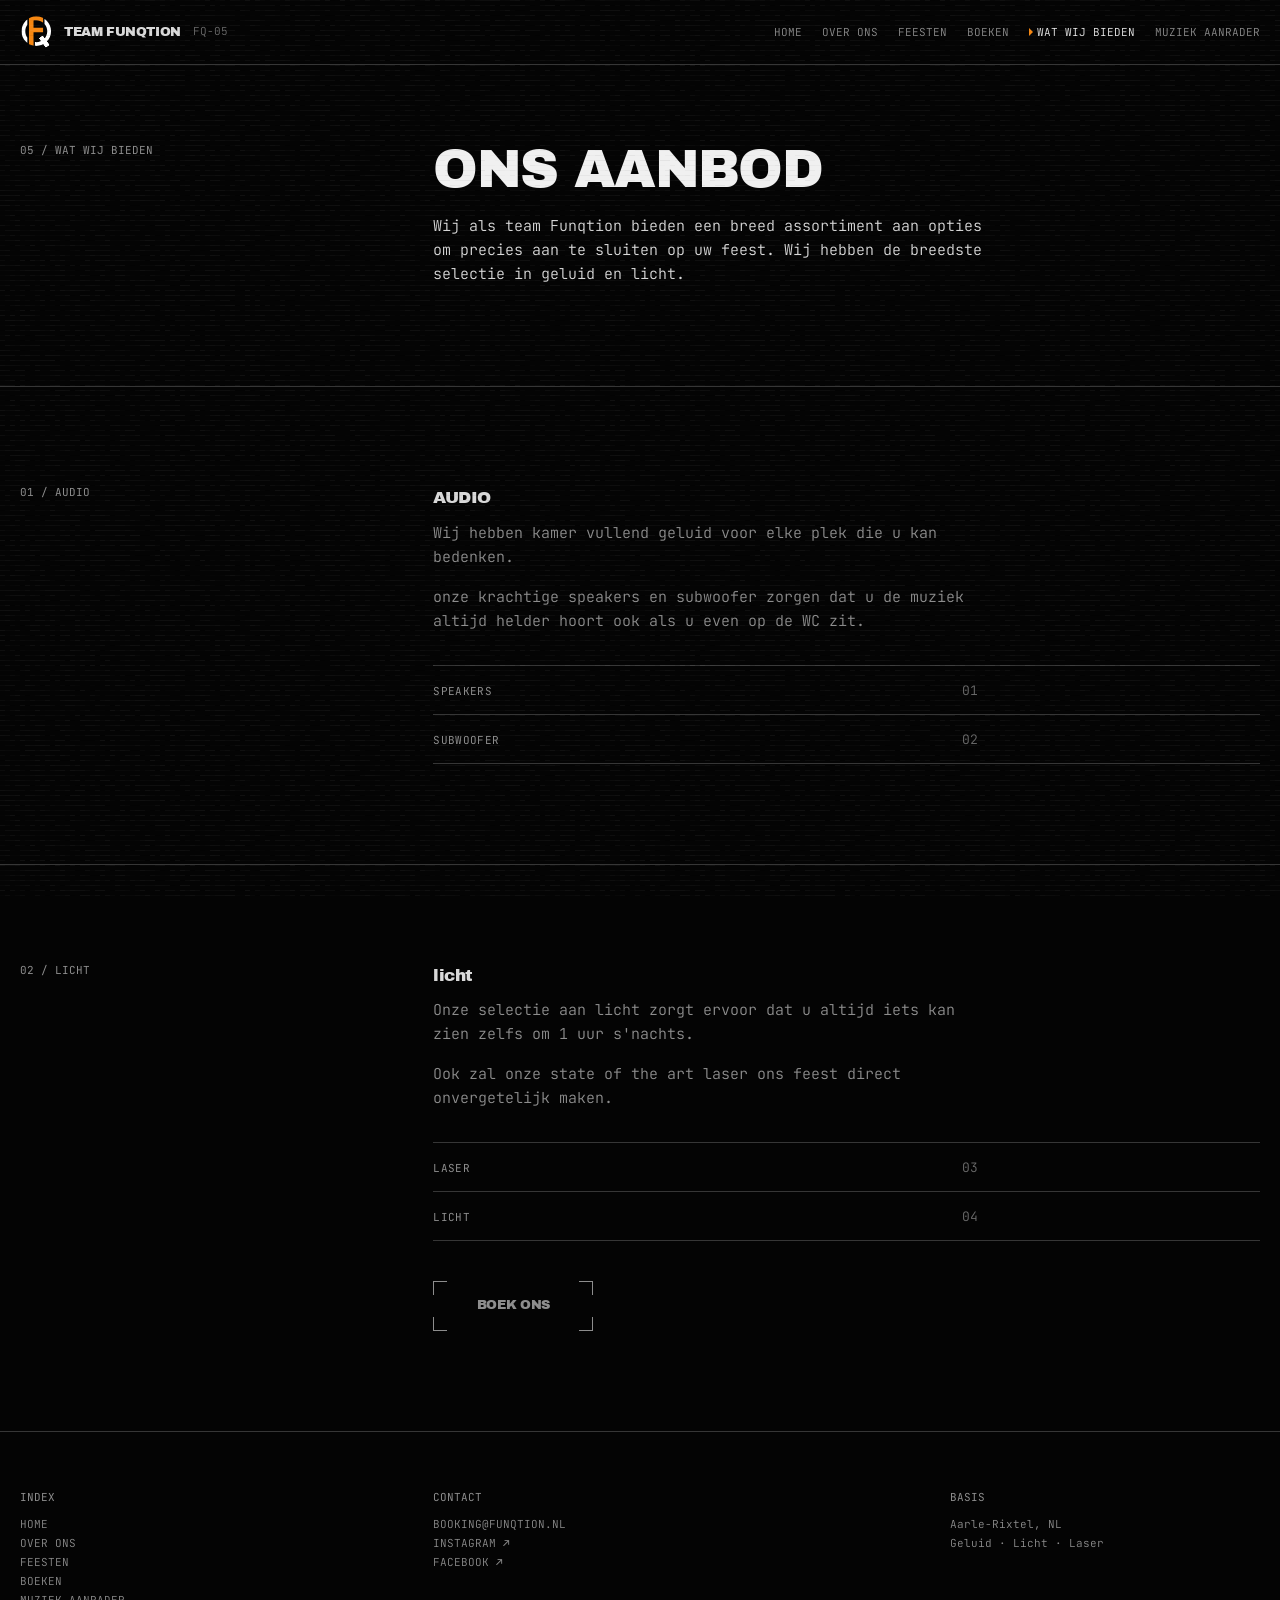
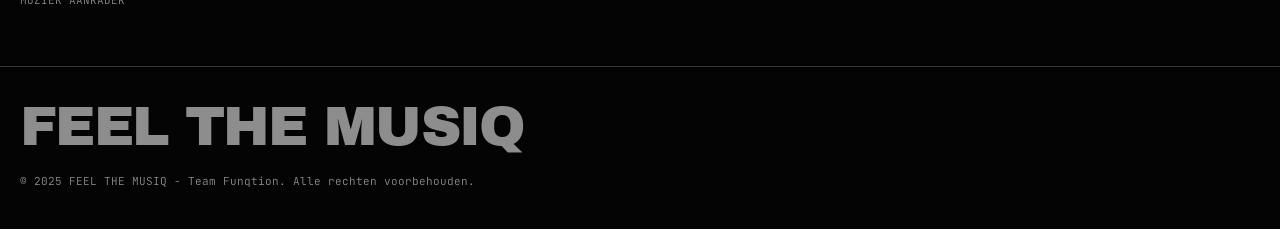
==== commit 14cf9797: "Chrome: menu timing, one nav per viewport, grain over the dialog, datasheet footer Chapter 8. Ten ch" ====
--- a/bieden.html
+++ b/bieden.html
@@ -148,17 +148,40 @@
 </main>
 
 <footer class="fq-footer">
-  <div class="fq-footer__inner">
-    <p class="fq-footer__tagline">FEEL THE MUSIQ</p>
-    <nav class="fq-footer__links" aria-label="Footernavigatie">
-      <a class="fq-footer__link" href="index.html">Home</a>
-      <a class="fq-footer__link" href="over.html">Over ons</a>
-      <a class="fq-footer__link" href="feesten.html">Feesten</a>
-      <a class="fq-footer__link" href="boeken.html">Boeken</a>
-      <a class="fq-footer__link" href="tip.html">Muziek aanrader</a>
-    </nav>
+  <div class="fq-grid fq-grid--padded fq-footer__grid">
+
+    <div class="fq-cell fq-footer__col" style="--col-span:3; --col-span-m:12">
+      <p class="fq-label">Index</p>
+      <nav class="fq-footer__col" aria-label="Footernavigatie">
+        <a class="fq-footer__link" href="index.html">Home</a>
+        <a class="fq-footer__link" href="over.html">Over ons</a>
+        <a class="fq-footer__link" href="feesten.html">Feesten</a>
+        <a class="fq-footer__link" href="boeken.html">Boeken</a>
+        <a class="fq-footer__link" href="tip.html">Muziek aanrader</a>
+      </nav>
+    </div>
+
+    <div class="fq-cell fq-footer__col" style="--col-start:5; --col-span:4; --col-start-m:auto; --col-span-m:12">
+      <p class="fq-label">Contact</p>
+      <a class="fq-footer__link" href="mailto:Booking@funqtion.nl">Booking@funqtion.nl</a>
+      <a class="fq-footer__link" href="https://www.instagram.com/funqtion1/" target="_blank" rel="noopener">Instagram &#8599;</a>
+      <a class="fq-footer__link" href="https://www.facebook.com/share/1C3HbUUbbw/?mibextid=wwXIfr" target="_blank" rel="noopener">Facebook &#8599;</a>
+    </div>
+
+    <div class="fq-cell fq-footer__col" style="--col-start:10; --col-span:3; --col-start-m:auto; --col-span-m:12">
+      <p class="fq-label">Basis</p>
+      <p class="fq-footer__value">Aarle-Rixtel, NL</p>
+      <p class="fq-footer__value">Geluid &#183; Licht &#183; Laser</p>
+    </div>
+
   </div>
-  <p class="fq-footer__legal">&copy; 2025 FEEL THE MUSIQ - Team Funqtion. Alle rechten voorbehouden.</p>
+
+  <div class="fq-grid fq-grid--padded fq-footer__mark">
+    <div class="fq-cell" style="--col-span:12">
+      <p class="fq-footer__tagline">FEEL THE MUSIQ</p>
+      <p class="fq-footer__legal">&copy; 2025 FEEL THE MUSIQ - Team Funqtion. Alle rechten voorbehouden.</p>
+    </div>
+  </div>
 </footer>
 
 <div class="fq-grain-host" id="fq-grain" aria-hidden="true"></div>
--- a/css/primitives.css
+++ b/css/primitives.css
@@ -325,8 +325,9 @@
   justify-content: space-between;
   gap: var(--fq-space-5);
   padding: var(--fq-space-4) var(--fq-gutter);
-  background: color-mix(in srgb, var(--fq-page) 88%, transparent);
-  backdrop-filter: blur(6px);
+  /* Flat and opaque. An 88%-opaque bar with a backdrop-filter behind it pays
+     a per-scroll-frame GPU blur for a difference nobody can see. */
+  background: var(--fq-page);
   border-block-end: var(--fq-rule);
 }
 
@@ -363,7 +364,19 @@
   transition: color var(--fq-dur-snap) ease;
 }
 .fq-topnav__link:hover { color: var(--fq-text); }
-.fq-topnav__link[aria-current="page"] { color: var(--fq-accent); }
+.fq-topnav__link[aria-current="page"] { color: var(--fq-text-strong); }
+/* The current-page marker is a 4x8px border triangle, not a coloured word.
+   One piece of state, one small accent mark. (reference 8.3.3) */
+.fq-topnav__link[aria-current="page"]::before {
+  content: "";
+  display: inline-block;
+  inline-size: 0; block-size: 0;
+  border-block-start: 4px solid transparent;
+  border-block-end: 4px solid transparent;
+  border-inline-start: 4px solid var(--fq-accent);
+  margin-inline-end: 4px;
+  vertical-align: middle;
+}
 @media screen and (max-width: 991px) { .fq-topnav { display: none; } }
 
 /* The menu trigger: two bars, no hamburger cliche beyond that. */
@@ -371,7 +384,8 @@
   display: inline-flex;
   flex-direction: column;
   justify-content: center;
-  gap: 5px;
+  align-items: center;
+  gap: 8px;
   inline-size: 44px;
   block-size: 44px;
   padding: 0 var(--fq-space-2);
@@ -382,11 +396,16 @@
 .fq-menu-trigger__bar {
   display: block;
   inline-size: 100%;
+  inline-size: 25px;
   block-size: var(--fq-rule-width);
-  background: var(--fq-text);
+  background: var(--fq-text-dim);
   transition: background-color var(--fq-dur-snap) ease;
 }
-.fq-menu-trigger:hover .fq-menu-trigger__bar { background: var(--fq-accent); }
+.fq-menu-trigger:hover .fq-menu-trigger__bar { background: var(--fq-text-strong); }
+/* Exactly one navigation per viewport. The top nav hides at 991px and below,
+   so the trigger hides at 992px and up: the mirror image, no overlap.
+   Shipping both is the reference's own documented defect. */
+@media screen and (min-width: 992px) { .fq-menu-trigger { display: none; } }
 
 /* ===========================================================================
    8. The numbered menu (reference 32.2.6)
@@ -408,15 +427,28 @@
   background: var(--fq-surface);
   color: var(--fq-text);
   overflow-y: auto;
-}
-.fq-menu::backdrop { background: color-mix(in srgb, var(--fq-page) 92%, transparent); }
+  /* grain.js publishes the baked tile here so the texture survives the
+     dialog's top-layer promotion. Falls back to flat if JS is off. */
+  background-image: var(--fq-grain-tile, none);
+  background-repeat: repeat;
+  background-size: 600px 600px;
+}
+
+/* Scoped to [open]. A bare display:flex here overrides the UA rule
+   dialog:not([open]) { display: none } and paints the CLOSED menu into the
+   top of every page, burying the hero. Verified by screenshot. */
+.fq-menu[open] {
+  display: flex;
+  flex-direction: column;
+}
 
 .fq-menu__head {
   display: flex;
   align-items: center;
   justify-content: space-between;
   gap: var(--fq-space-5);
-  margin-block-end: var(--fq-space-10);
+  margin-block-end: auto;
+  padding-block-end: var(--fq-space-10);
 }
 
 .fq-menu__close {
@@ -472,7 +504,9 @@
 }
 .fq-menu__row:hover .fq-menu__label,
 .fq-menu__row:focus-visible .fq-menu__label { color: var(--fq-text-strong); }
-.fq-menu__row[aria-current="page"] .fq-menu__label { color: var(--fq-accent); }
+/* One accent element per row, not two: the label goes bright, the index
+   carries the colour. */
+.fq-menu__row[aria-current="page"] .fq-menu__label { color: var(--fq-text-strong); }
 .fq-menu__row[aria-current="page"] .fq-menu__index { color: var(--fq-accent); }
 
 /* The mask reveal. Two tracks, offset by half a step, staggered per row. */
@@ -566,41 +600,57 @@
 }
 
 /* ===========================================================================
-   10. The footer
+   10. The footer (reference 8.5)
+   Built as a datasheet, not as a sign-off: legends in the label register,
+   values under them, the wordmark, then the legal line. Same 12-column
+   lattice as every other block on the page.
    =========================================================================== */
 
 .fq-footer {
   border-block-start: var(--fq-rule);
-  padding: var(--fq-space-15) var(--fq-gutter) var(--fq-space-10);
-}
-.fq-footer__inner {
-  display: flex;
-  flex-wrap: wrap;
-  align-items: flex-end;
-  justify-content: space-between;
-  gap: var(--fq-space-8);
+  padding-block: var(--fq-space-15) var(--fq-space-10);
+}
+
+.fq-footer__grid { row-gap: var(--fq-space-10); }
+
+.fq-footer__col { display: flex; flex-direction: column; align-items: flex-start; gap: var(--fq-space-2); }
+.fq-footer__col .fq-label { margin-block-end: var(--fq-space-2); }
+
+.fq-footer__link {
+  color: var(--fq-text-dim);
+  text-decoration: none;
+  text-transform: uppercase;
+  font-size: var(--fq-size-legend);
+  line-height: var(--fq-leading-solid);
+  transition: color var(--fq-dur-snap) ease;
+}
+.fq-footer__link:hover { color: var(--fq-text-strong); }
+
+.fq-footer__value {
+  margin: 0;
+  color: var(--fq-text-dim);
+  font-size: var(--fq-size-legend);
+  line-height: var(--fq-leading-solid);
+}
+
+/* The wordmark sits on its own rule, full width, as the footer's baseline. */
+.fq-footer__mark {
+  margin-block-start: var(--fq-space-15);
+  padding-block-start: var(--fq-space-8);
+  border-block-start: var(--fq-rule);
 }
 .fq-footer__tagline {
   margin: 0;
-  color: var(--fq-text-decorative);
+  color: var(--fq-text-dim);
   text-transform: uppercase;
   font-family: var(--fq-font-display);
   font-size: clamp(1.75rem, 1rem + 3.2vw, 3.5rem);
   line-height: var(--fq-leading-solid);
   letter-spacing: var(--fq-track-display);
 }
-.fq-footer__links { display: flex; flex-wrap: wrap; gap: var(--fq-space-5); }
-.fq-footer__link {
-  color: var(--fq-text-dim);
-  text-decoration: none;
-  text-transform: uppercase;
-  font-size: var(--fq-size-legend);
-  transition: color var(--fq-dur-snap) ease;
-}
-.fq-footer__link:hover { color: var(--fq-accent); }
 .fq-footer__legal {
-  margin: var(--fq-space-10) 0 0;
-  color: var(--fq-text-decorative);
+  margin: var(--fq-space-5) 0 0;
+  color: var(--fq-text-dim);
   font-size: var(--fq-size-legend);
   line-height: var(--fq-leading-tight);
 }
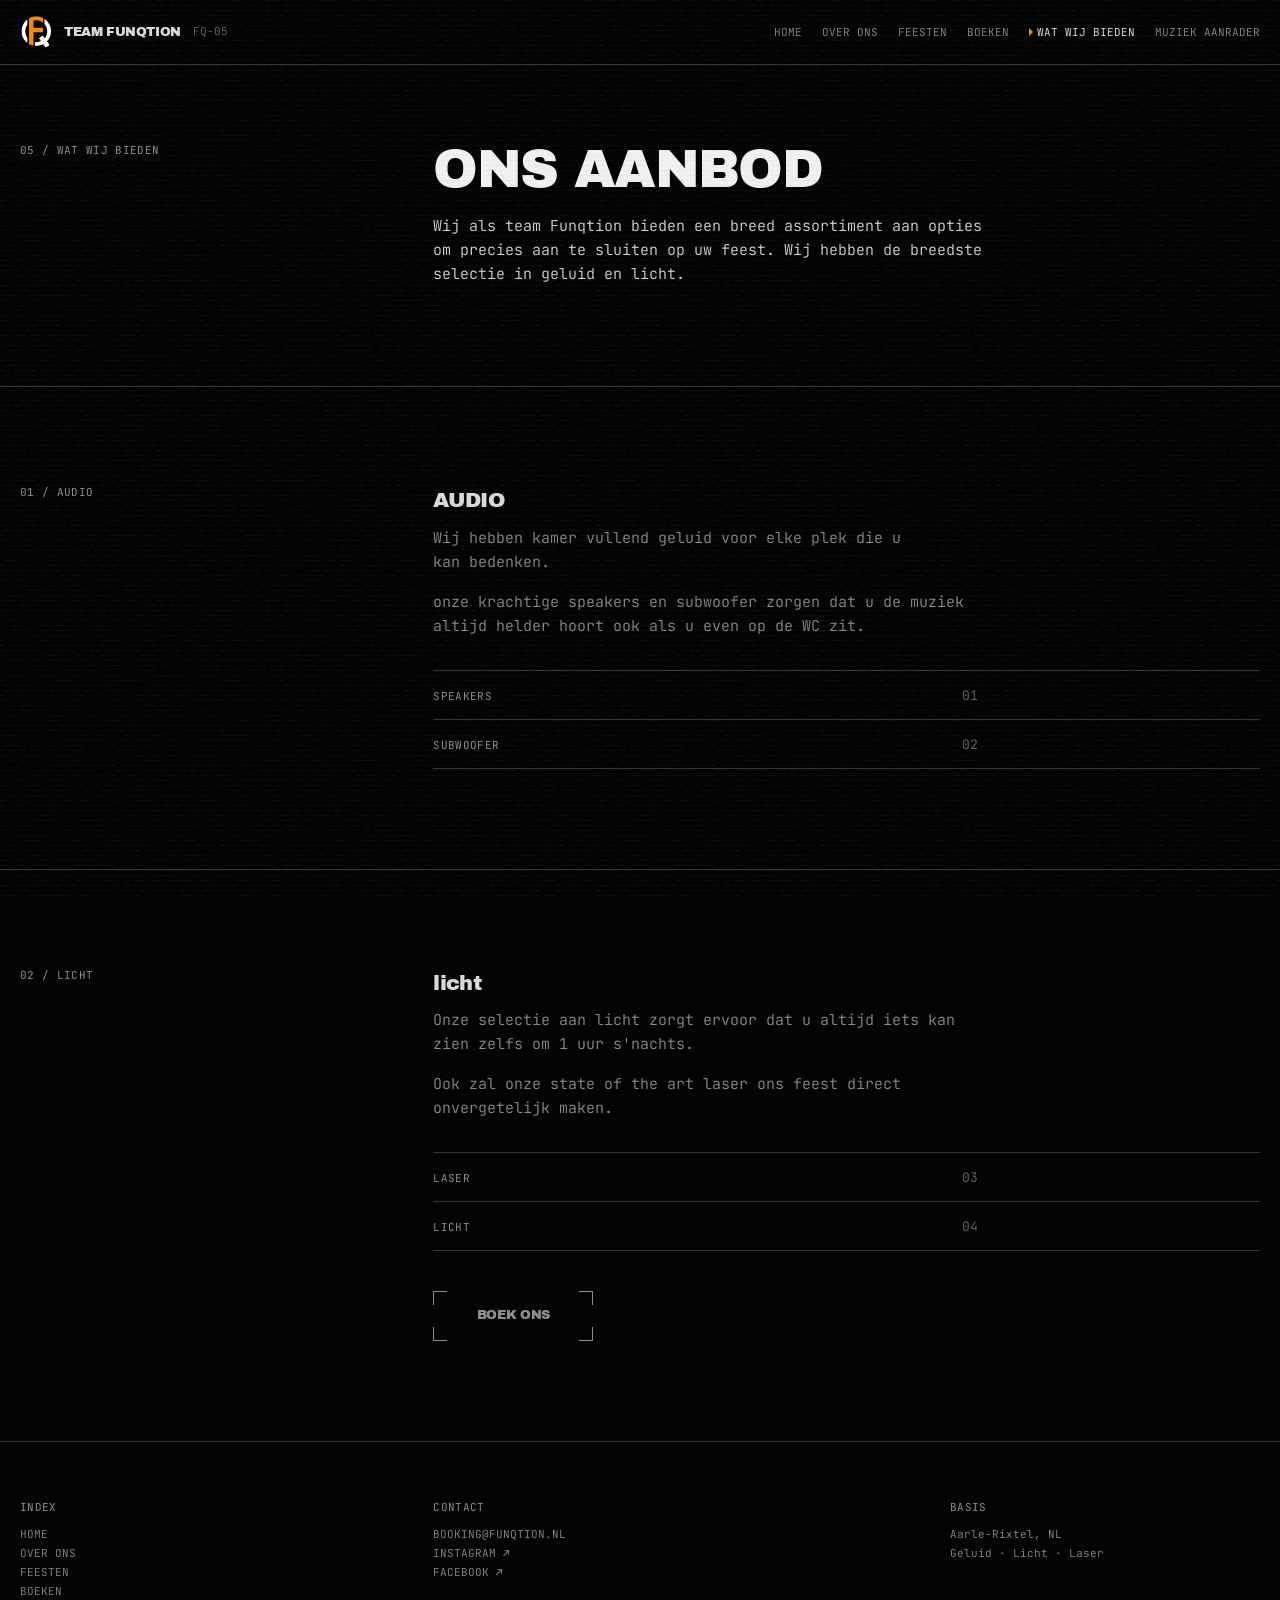
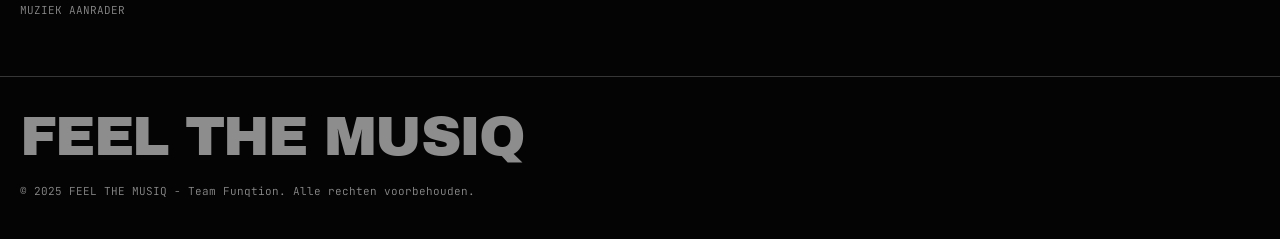
==== commit 695b5533: "Typography: delete dead declarations, take selection off the accent Chapter 6. Nine changes kept, on" ====
--- a/bieden.html
+++ b/bieden.html
@@ -8,7 +8,7 @@
 <link rel="icon" href="img/logo.svg" type="image/svg+xml">
 <link rel="preconnect" href="https://fonts.googleapis.com">
 <link rel="preconnect" href="https://fonts.gstatic.com" crossorigin>
-<link href="https://fonts.googleapis.com/css2?family=JetBrains+Mono:wght@300;400;500&family=Archivo+Black&display=swap" rel="stylesheet">
+<link href="https://fonts.googleapis.com/css2?family=JetBrains+Mono:wght@300;400&family=Archivo+Black&display=swap" rel="stylesheet">
 <link rel="stylesheet" href="css/tokens.css">
 <link rel="stylesheet" href="css/primitives.css">
 <link rel="stylesheet" href="css/site.css">
@@ -101,13 +101,13 @@
       <div class="fq-datasheet fq-inventory">
         <div class="fq-datasheet__row">
           <span class="fq-datasheet__cell" data-priority="1" style="--col-span:5">
-            <span class="fq-hardware-label">Speakers</span></span>
+            <span class="fq-label" style="margin:0">Speakers</span></span>
           <span class="fq-datasheet__cell" data-priority="2" style="--col-span:3">
             <span class="fq-datasheet__value fq-datasheet__value--end fq-datasheet__value--index">01</span></span>
         </div>
         <div class="fq-datasheet__row">
           <span class="fq-datasheet__cell" data-priority="1" style="--col-span:5">
-            <span class="fq-hardware-label">Subwoofer</span></span>
+            <span class="fq-label" style="margin:0">Subwoofer</span></span>
           <span class="fq-datasheet__cell" data-priority="2" style="--col-span:3">
             <span class="fq-datasheet__value fq-datasheet__value--end fq-datasheet__value--index">02</span></span>
         </div>
@@ -127,13 +127,13 @@
       <div class="fq-datasheet fq-inventory">
         <div class="fq-datasheet__row">
           <span class="fq-datasheet__cell" data-priority="1" style="--col-span:5">
-            <span class="fq-hardware-label">Laser</span></span>
+            <span class="fq-label" style="margin:0">Laser</span></span>
           <span class="fq-datasheet__cell" data-priority="2" style="--col-span:3">
             <span class="fq-datasheet__value fq-datasheet__value--end fq-datasheet__value--index">03</span></span>
         </div>
         <div class="fq-datasheet__row">
           <span class="fq-datasheet__cell" data-priority="1" style="--col-span:5">
-            <span class="fq-hardware-label">Licht</span></span>
+            <span class="fq-label" style="margin:0">Licht</span></span>
           <span class="fq-datasheet__cell" data-priority="2" style="--col-span:3">
             <span class="fq-datasheet__value fq-datasheet__value--end fq-datasheet__value--index">04</span></span>
         </div>
--- a/css/tokens.css
+++ b/css/tokens.css
@@ -76,18 +76,15 @@
 
   --fq-weight-light:   300;
   --fq-weight-regular: 400;
-  --fq-weight-medium:  500;
 
   /* Static scale. The reference's ladder is 9/11/13/15/17/21/24/27/40 with
      11px carrying body copy. 11px is kept for the machine-readout register
      (labels, indices, tags) but real Dutch prose is set at 15px: see the
      note in the build summary. This is the one type deviation. */
-  --fq-size-micro:  9px;
   --fq-size-legend: 11px;  /* labels, indices, tags, captions */
   --fq-size-data:   13px;  /* datasheet rows, buttons, nav */
   --fq-size-body:   15px;  /* prose paragraphs */
-  --fq-size-sub:    17px;
-  --fq-size-title:  21px;
+  --fq-size-sub:    21px;
   --fq-size-util:   24px;
 
   /* Fluid display sizes, derived the way reference 32.1.3 derives them:
@@ -183,10 +180,14 @@
   border-radius: 2px;
 }
 
+/* Selection is a luminance move, not an accent one. A solid #f68712 block
+   dragged across a paragraph was the largest orange area the site could
+   produce, and the reader triggers it. */
 ::selection {
-  background-color: var(--fq-accent);
+  background-color: var(--fq-off-white);
   color: var(--fq-page);
 }
+img::selection { background-color: transparent; }
 
 .fq-visually-hidden {
   position: absolute; width: 1px; height: 1px;
--- a/css/primitives.css
+++ b/css/primitives.css
@@ -70,6 +70,9 @@
   margin: 0 0 var(--fq-space-4);
   color: var(--fq-text-dim);
   text-transform: uppercase;
+  /* The system's ONE positive tracking, spent on the panel legend: the
+     silk-screened-on-hardware register that appears on every section. */
+  letter-spacing: var(--fq-track-open);
   font-family: var(--fq-font-mono);
   font-size: var(--fq-size-legend);
   font-weight: var(--fq-weight-regular);
@@ -83,13 +86,13 @@
   font-family: var(--fq-font-mono);
   font-size: var(--fq-size-legend);
   font-weight: var(--fq-weight-light);
-  font-variant-numeric: tabular-nums;
   line-height: var(--fq-leading-solid);
 }
 .fq-index--live { color: var(--fq-text-accent); }
 
 .fq-h1 {
   margin: 0 0 var(--fq-space-5);
+  text-wrap: balance;
   color: var(--fq-text-strong);
   text-transform: uppercase;
   font-family: var(--fq-font-display);
@@ -101,6 +104,7 @@
 
 .fq-h2 {
   margin: 0 0 var(--fq-space-5);
+  text-wrap: balance;
   color: var(--fq-text);
   text-transform: uppercase;
   font-family: var(--fq-font-display);
@@ -112,6 +116,7 @@
 
 .fq-h3 {
   margin: 0 0 var(--fq-space-3);
+  text-wrap: balance;
   color: var(--fq-text);
   text-transform: uppercase;
   font-family: var(--fq-font-display);
@@ -132,6 +137,7 @@
 
 .fq-prose {
   margin: 0 0 var(--fq-space-4);
+  text-wrap: pretty;
   max-inline-size: 62ch;
   color: var(--fq-text-dim);
   font-size: var(--fq-size-body);
@@ -161,7 +167,6 @@
   margin: var(--fq-space-4) 0 0;
   color: var(--fq-text-decorative);
   font-size: var(--fq-size-legend);
-  font-style: italic;
   line-height: var(--fq-leading-tight);
 }
 
@@ -301,7 +306,6 @@
 .fq-datasheet__value--end { text-align: end; }
 .fq-datasheet__value--index {
   color: var(--fq-text-decorative);
-  font-variant-numeric: tabular-nums;
 }
 
 @media screen and (max-width: 767px) {
@@ -349,7 +353,6 @@
 .fq-topbar__partno {
   color: var(--fq-text-decorative);
   font-size: var(--fq-size-legend);
-  font-variant-numeric: tabular-nums;
 }
 @media screen and (max-width: 479px) { .fq-topbar__partno { display: none; } }
 
@@ -500,7 +503,6 @@
   font-size: var(--fq-size-data);
   font-weight: var(--fq-weight-light);
   line-height: var(--fq-leading-solid);
-  font-variant-numeric: tabular-nums;
 }
 .fq-menu__row:hover .fq-menu__label,
 .fq-menu__row:focus-visible .fq-menu__label { color: var(--fq-text-strong); }
@@ -567,9 +569,7 @@
   color: var(--fq-bashed-white);
   text-transform: uppercase;
   font-size: var(--fq-size-legend);
-  font-variant-numeric: tabular-nums;
-  line-height: var(--fq-leading-solid);
-  letter-spacing: var(--fq-track-display);
+  line-height: var(--fq-leading-solid);
 }
 
 .fq-event__head {
--- a/css/site.css
+++ b/css/site.css
@@ -78,7 +78,6 @@
   inline-size: 3ch;
   color: var(--fq-text-decorative);
   font-size: var(--fq-size-legend);
-  font-variant-numeric: tabular-nums;
   line-height: var(--fq-leading-solid);
   transition: color var(--fq-dur-snap) ease;
 }
@@ -177,17 +176,6 @@
 
 .fq-inventory { margin-block-start: var(--fq-space-8); }
 
-/* The single positive-tracking use in the whole system, reserved for the
-   hardware label. (brief 3.2) */
-.fq-hardware-label {
-  color: var(--fq-text-dim);
-  text-transform: uppercase;
-  font-family: var(--fq-font-mono);
-  font-size: var(--fq-size-legend);
-  font-weight: var(--fq-weight-regular);
-  letter-spacing: var(--fq-track-open);
-  line-height: var(--fq-leading-solid);
-}
 
 /* ===========================================================================
    7. Embeds (boeken.html, tip.html)
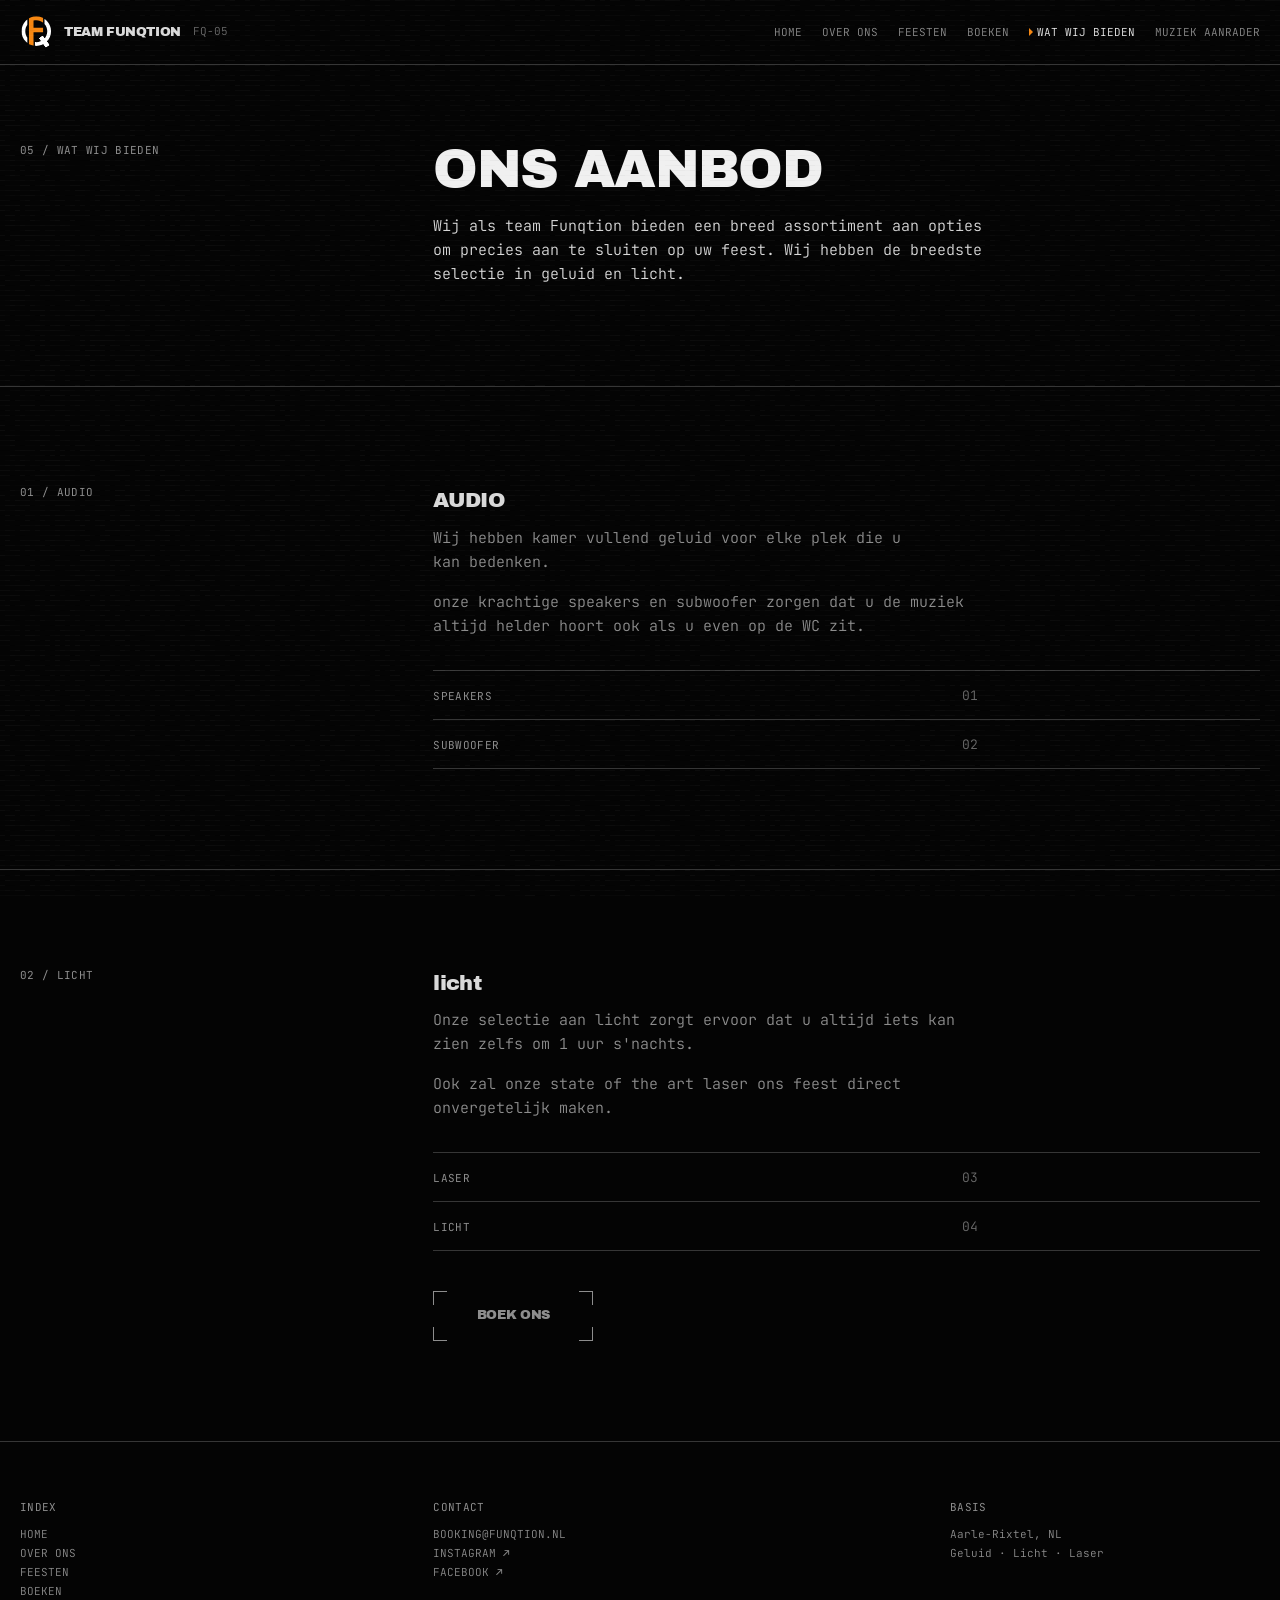
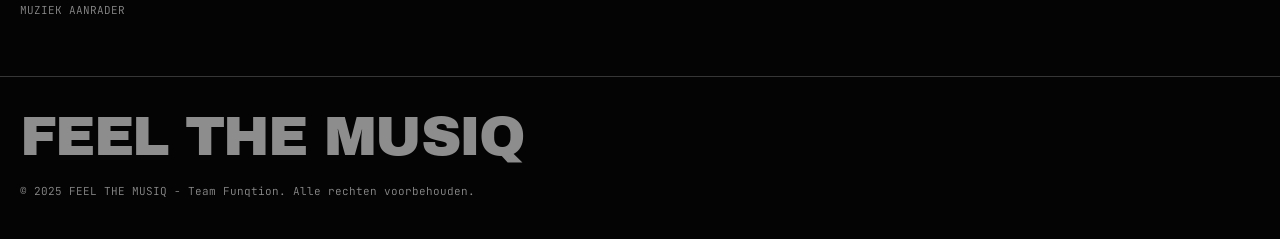
==== commit 09aeb0a7: "Components: delete four dead rules, real dl semantics, cursor off the accent Chapter 9. Seven change" ====
--- a/bieden.html
+++ b/bieden.html
@@ -103,13 +103,13 @@
           <span class="fq-datasheet__cell" data-priority="1" style="--col-span:5">
             <span class="fq-label" style="margin:0">Speakers</span></span>
           <span class="fq-datasheet__cell" data-priority="2" style="--col-span:3">
-            <span class="fq-datasheet__value fq-datasheet__value--end fq-datasheet__value--index">01</span></span>
+            <span aria-hidden="true" class="fq-datasheet__value fq-datasheet__value--end fq-datasheet__value--index">01</span></span>
         </div>
         <div class="fq-datasheet__row">
           <span class="fq-datasheet__cell" data-priority="1" style="--col-span:5">
             <span class="fq-label" style="margin:0">Subwoofer</span></span>
           <span class="fq-datasheet__cell" data-priority="2" style="--col-span:3">
-            <span class="fq-datasheet__value fq-datasheet__value--end fq-datasheet__value--index">02</span></span>
+            <span aria-hidden="true" class="fq-datasheet__value fq-datasheet__value--end fq-datasheet__value--index">02</span></span>
         </div>
       </div>
     </div>
@@ -129,13 +129,13 @@
           <span class="fq-datasheet__cell" data-priority="1" style="--col-span:5">
             <span class="fq-label" style="margin:0">Laser</span></span>
           <span class="fq-datasheet__cell" data-priority="2" style="--col-span:3">
-            <span class="fq-datasheet__value fq-datasheet__value--end fq-datasheet__value--index">03</span></span>
+            <span aria-hidden="true" class="fq-datasheet__value fq-datasheet__value--end fq-datasheet__value--index">03</span></span>
         </div>
         <div class="fq-datasheet__row">
           <span class="fq-datasheet__cell" data-priority="1" style="--col-span:5">
             <span class="fq-label" style="margin:0">Licht</span></span>
           <span class="fq-datasheet__cell" data-priority="2" style="--col-span:3">
-            <span class="fq-datasheet__value fq-datasheet__value--end fq-datasheet__value--index">04</span></span>
+            <span aria-hidden="true" class="fq-datasheet__value fq-datasheet__value--end fq-datasheet__value--index">04</span></span>
         </div>
       </div>
 
--- a/css/tokens.css
+++ b/css/tokens.css
@@ -126,7 +126,6 @@
   /* === 8. Motion ==========================================================
      The reference's single CustomEase is one cubic and needs no library. */
   --fq-ease-machine: cubic-bezier(0.14, 0.86, 0.37, 0.96);
-  --fq-ease-out:     cubic-bezier(0.16, 1, 0.3, 1);
   --fq-dur-snap:     0.2s;
   --fq-dur-reveal:   0.25s;
   --fq-stagger:      0.05s;
@@ -210,8 +209,10 @@
 
 /* --- Global reduced-motion contract ---------------------------------------
    The reference honours prefers-reduced-motion nowhere (chapter 31). Here it
-   kills every transition, every transform reveal, and the grain animation
-   (grain.js checks the same query before it starts). */
+   kills every CSS transition and transform reveal. It does NOT reach the
+   grain: that is a WAAPI element.animate() animation and CSS
+   animation-duration has no effect on it, so grain.js checks the query itself
+   and also listens for changes to it. */
 @media (prefers-reduced-motion: reduce) {
   html { scroll-behavior: auto; }
   *, *::before, *::after {
--- a/css/primitives.css
+++ b/css/primitives.css
@@ -176,7 +176,27 @@
   border-block-end: 1px solid var(--fq-hairline);
   transition: color var(--fq-dur-snap) ease, border-color var(--fq-dur-snap) ease;
 }
-.fq-link:hover { color: var(--fq-accent); border-block-end-color: var(--fq-accent); }
+.fq-link:hover { color: var(--fq-text-strong); border-block-end-color: var(--fq-text-dim); }
+
+/* ---------------------------------------------------------------------------
+   The one-shot heading lift (reference 10.5)
+   The reference reveals headings line by line behind masks, driven by GSAP
+   ScrollTrigger and SplitType. The same read is available with a clip-path
+   inset and no wrapper element, no observer and no library: the h1 is above
+   the fold on all six pages, so it fires once at load and never again.
+   Strictly one-shot, 420ms, and it does not exist at all under reduced motion.
+   --------------------------------------------------------------------------- */
+@media (prefers-reduced-motion: no-preference) {
+  .fq-h1,
+  .fq-hero__title {
+    animation: fq-lift 420ms var(--fq-ease-machine) both;
+  }
+  @keyframes fq-lift {
+    from { clip-path: inset(0 0 100% 0); transform: translateY(0.28em); }
+    /* -25% bottom so descenders are never clipped at rest */
+    to   { clip-path: inset(0 0 -25% 0); transform: none; }
+  }
+}
 
 /* ===========================================================================
    4. Hairlines (reference 32.2.5)
@@ -256,9 +276,14 @@
   letter-spacing: var(--fq-track-display);
   transition: color var(--fq-dur-snap) ease;
 }
-.fq-button:hover,
+/* Hover moves up the achromatic ramp. Focus keeps the accent, because the
+   global :focus-visible ring is the one place a keyboard user must not miss. */
+.fq-button:hover {
+  color: var(--fq-text-strong);
+  --fq-bracket-color: var(--fq-text-strong);
+}
 .fq-button:focus-visible {
-  color: var(--fq-accent);
+  color: var(--fq-text-strong);
   --fq-bracket-color: var(--fq-accent);
 }
 .fq-button--block { --fq-button-width: 100%; inline-size: 100%; }
@@ -269,6 +294,7 @@
    =========================================================================== */
 
 .fq-datasheet { display: flex; flex-direction: column; }
+.fq-datasheet dd, .fq-hero__meta dd { margin: 0; }
 
 .fq-datasheet__row {
   display: grid;
@@ -310,7 +336,6 @@
 
 @media screen and (max-width: 767px) {
   .fq-datasheet__row { gap: var(--fq-space-4); }
-  .fq-datasheet__cell[data-priority="3"] { display: none; }
   .fq-datasheet__cell[data-priority="1"] { grid-column: span 5; }
   .fq-datasheet__cell[data-priority="2"] { grid-column: span 3; }
   .fq-datasheet__cell[data-priority="2"] .fq-datasheet__value { text-align: end; }
@@ -466,7 +491,7 @@
   line-height: 1;
   transition: color var(--fq-dur-snap) ease;
 }
-.fq-menu__close:hover { color: var(--fq-accent); }
+.fq-menu__close:hover { color: var(--fq-text-strong); }
 
 .fq-menu__list { list-style: none; margin: 0; padding: 0; }
 
@@ -540,12 +565,9 @@
    the point (brief section 6).
    =========================================================================== */
 
-.fq-event { display: flex; flex-direction: column; }
-
 .fq-event__media {
   position: relative;
   overflow: hidden;
-  margin-block-end: var(--fq-space-5);
   background: var(--fq-surface-inset);
 }
 .fq-event__img {
@@ -572,13 +594,6 @@
   line-height: var(--fq-leading-solid);
 }
 
-.fq-event__head {
-  display: flex;
-  justify-content: space-between;
-  align-items: flex-start;
-  gap: var(--fq-space-5);
-  margin-block-end: var(--fq-space-4);
-}
 .fq-event__title {
   margin: 0;
   color: var(--fq-text);
@@ -595,9 +610,12 @@
   display: inline-block;
   inline-size: 6px;
   block-size: 12px;
-  background: var(--fq-accent);
+  background: var(--fq-text);
   flex: 0 0 auto;
 }
+/* One "live" mark per site, on the home descriptor. The reference's own date
+   square is off-white; nine accent blocks down a track list is overshoot. */
+.fq-cursor--live { background: var(--fq-accent); }
 
 /* ===========================================================================
    10. The footer (reference 8.5)
@@ -668,4 +686,6 @@
   pointer-events: none;
   z-index: var(--fq-z-grain);
 }
-@media screen and (max-width: 479px) { .fq-grain-host { opacity: 0.35; } }
+/* No mobile opacity override. The reference drops to 0.2 on small screens to
+   hide DPR haze from authoring the tile in CSS pixels; grain.js bakes at
+   devicePixelRatio instead, so the haze never happens. */
--- a/css/site.css
+++ b/css/site.css
@@ -97,13 +97,12 @@
   color: var(--fq-text-decorative);
   font-size: var(--fq-size-data);
   line-height: var(--fq-leading-solid);
-  transition: color var(--fq-dur-snap) ease, transform var(--fq-dur-snap) var(--fq-ease-out);
+  transition: color var(--fq-dur-snap) ease;
 }
 .fq-index-list__row:hover .fq-index-list__label,
 .fq-index-list__row:focus-visible .fq-index-list__label { color: var(--fq-text-strong); }
 .fq-index-list__row:hover .fq-index-list__num,
-.fq-index-list__row:hover .fq-index-list__arrow { color: var(--fq-accent); }
-.fq-index-list__row:hover .fq-index-list__arrow { transform: translateX(4px); }
+.fq-index-list__row:hover .fq-index-list__arrow { color: var(--fq-text-strong); }
 
 /* ===========================================================================
    3. Socials
@@ -122,7 +121,7 @@
   line-height: var(--fq-leading-solid);
   transition: color var(--fq-dur-snap) ease;
 }
-.fq-social:hover { color: var(--fq-accent); }
+.fq-social:hover { color: var(--fq-text-strong); }
 .fq-social svg { inline-size: 16px; block-size: 16px; fill: currentColor; flex: 0 0 auto; }
 
 /* ===========================================================================
@@ -162,7 +161,9 @@
    =========================================================================== */
 
 .fq-gig { display: grid; gap: var(--fq-space-8); align-items: start; }
-.fq-gig + .fq-gig { margin-block-start: var(--fq-space-20); padding-block-start: var(--fq-space-20); border-block-start: var(--fq-rule); }
+/* Dashed, not solid. In this system a dashed rule means "this continues":
+   the gig log is a running record, not four closed cards. (reference 11.3.4) */
+.fq-gig + .fq-gig { margin-block-start: var(--fq-space-20); padding-block-start: var(--fq-space-20); border-block-start: var(--fq-rule-dashed); }
 
 /* Same reasoning as the member block: side by side from tablet up, stacked
    below it, so the square crop never dominates the viewport. */
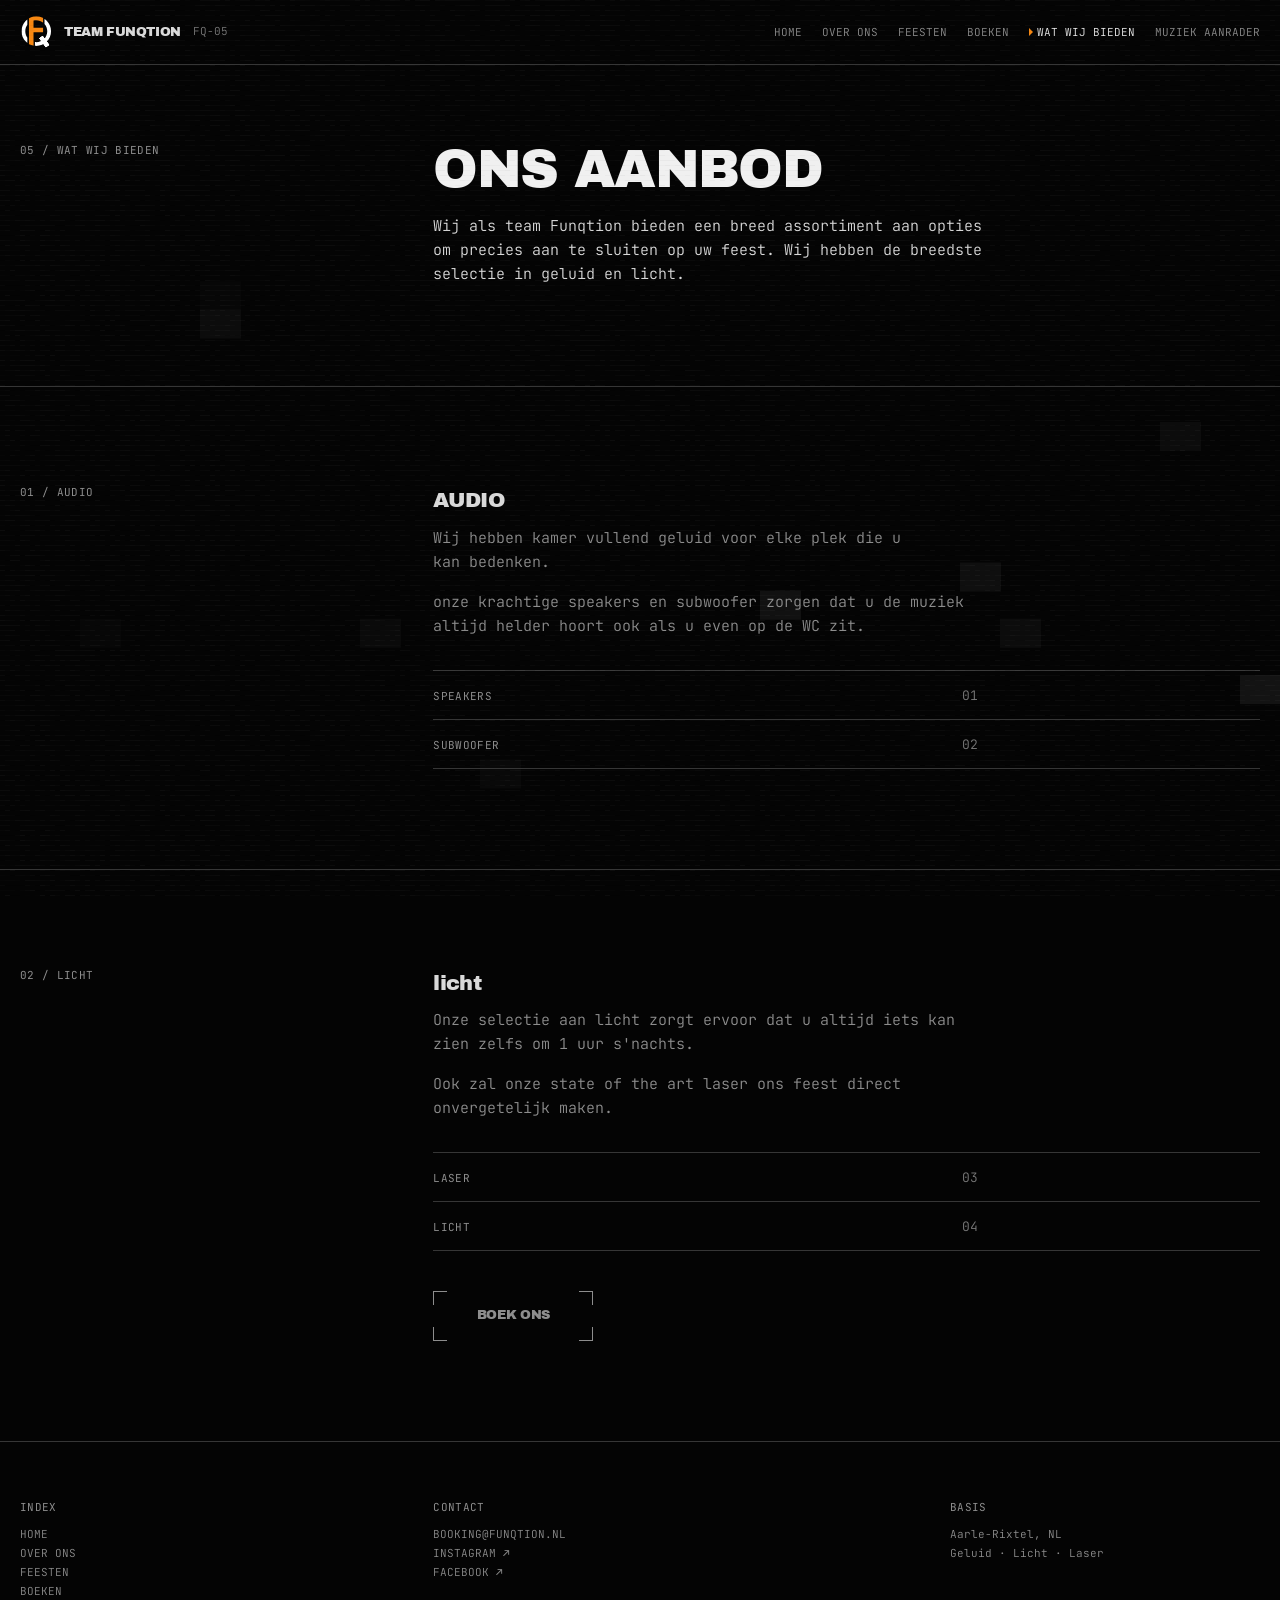
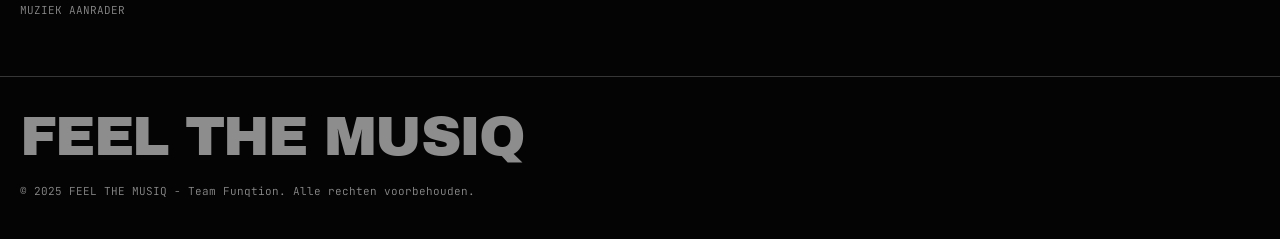
==== commit aeb35a2f: "Background: the idling lattice, chosen over two rejected prototypes Revise brief section 2, the clie" ====
--- a/bieden.html
+++ b/bieden.html
@@ -184,8 +184,10 @@
   </div>
 </footer>
 
+<div class="fq-bg-host" id="fq-bg" aria-hidden="true"></div>
 <div class="fq-grain-host" id="fq-grain" aria-hidden="true"></div>
 
+<script src="js/bg.js"></script>
 <script src="js/menu.js"></script>
 <script src="js/grain.js"></script>
 </body>
--- a/css/tokens.css
+++ b/css/tokens.css
@@ -27,6 +27,7 @@
   --fq-haze-grey:     #1e1e1e;
   --fq-hairline:      #363636;  /* the rule colour */
   --fq-machine-grey:  #6c6c6c;  /* 3.90:1 - rules and decoration ONLY, never text */
+  --fq-quiet-grey:    #7a7a7a;  /* 4.78:1 on #040404, 4.61:1 on #0a0a0a - AA at body size */
   --fq-flat-grey:     #8d8d8d;  /* 6.18:1 - the AA-safe dim text colour */
   --fq-off-white:     #d9d9d9;  /* 14.52:1 */
   --fq-bashed-white:  #e4e4e4;  /* 16.11:1 */
@@ -37,28 +38,25 @@
      reference's red it is safe for text at any size. --fq-accent-dim is for
      large fills where full orange is too loud; it is NOT a text colour. */
   --fq-accent:        #f68712;
-  --fq-accent-dim:    #b35f08;
 
   /* === 3. Semantic surfaces. Components reference these, never the ramp. == */
   --fq-surface:         var(--fq-page);
-  --fq-surface-raised:  var(--fq-darkest-hour);
   --fq-surface-inset:   var(--fq-dusk);
-  --fq-surface-overlay: var(--fq-haze-grey);
 
   /* === 4. Semantic text =================================================== */
   --fq-text-strong:     var(--fq-power-white);
   --fq-text:            var(--fq-off-white);
   --fq-text-dim:        var(--fq-flat-grey);    /* AA-safe metadata */
-  --fq-text-decorative: var(--fq-machine-grey); /* icons, rules, disabled. NOT text. */
+  --fq-text-quiet:      var(--fq-quiet-grey);   /* 4.78:1 - the dimmest legal TEXT colour */
+  --fq-text-decorative: var(--fq-machine-grey); /* 3.90:1 - rules, arrows, large display only.
+                                                   Fails AA at body size: never use for small text. */
   --fq-text-accent:     var(--fq-accent);
-  --fq-text-inverse:    var(--fq-page);
 
   /* === 5. Rules, brackets, focus ========================================== */
   --fq-rule-color:    var(--fq-hairline);
   --fq-rule-width:    1px;
   --fq-rule:          var(--fq-rule-width) solid var(--fq-rule-color);
   --fq-rule-dashed:   var(--fq-rule-width) dashed var(--fq-rule-color);
-  --fq-rule-strong:   var(--fq-rule-width) solid var(--fq-machine-grey);
   --fq-rule-inset:    0.75rem;
 
   --fq-bracket-size:   14px;
@@ -118,7 +116,6 @@
   --fq-space-15: 3.75rem;
   --fq-space-20: 5rem;
   --fq-space-25: 6.25rem;
-  --fq-space-30: 7.5rem;
 
   /* One gutter, changing exactly once, at 767px. */
   --fq-gutter: var(--fq-space-5);
@@ -131,8 +128,6 @@
   --fq-stagger:      0.05s;
 
   /* === 9. Layers ========================================================== */
-  --fq-z-base:   0;
-  --fq-z-raised: 1;
   --fq-z-nav:    90;
   --fq-z-menu:   95;
   --fq-z-grain:  100;
@@ -173,10 +168,9 @@
 
 /* One real focus ring, applied once, never removed anywhere.
    The reference's original ships 66 focusable elements with outline:none. */
-:where(a, button, input, select, textarea, summary, dialog, iframe, [tabindex]):focus-visible {
+:where(a, button, input, select, textarea, summary, iframe, [tabindex]):focus-visible {
   outline: var(--fq-focus-width) solid var(--fq-focus-color);
   outline-offset: var(--fq-focus-offset);
-  border-radius: 2px;
 }
 
 /* Selection is a luminance move, not an accent one. A solid #f68712 block
@@ -206,6 +200,20 @@
   text-decoration: none;
 }
 .fq-skip:focus { transform: translateY(0); }
+
+/* --- prefers-contrast: more ---------------------------------------------
+   The recessive grey ramp is the design. When a reader asks the OS for more
+   contrast, escalate every text rung one step brighter and make the hairlines
+   visible, without touching the layout or the accent. */
+@media (prefers-contrast: more) {
+  :root {
+    --fq-text:            var(--fq-power-white);
+    --fq-text-dim:        var(--fq-off-white);
+    --fq-text-quiet:      var(--fq-flat-grey);
+    --fq-text-decorative: var(--fq-flat-grey);
+    --fq-rule-color:      var(--fq-machine-grey);
+  }
+}
 
 /* --- Global reduced-motion contract ---------------------------------------
    The reference honours prefers-reduced-motion nowhere (chapter 31). Here it
--- a/css/primitives.css
+++ b/css/primitives.css
@@ -50,7 +50,6 @@
 }
 .fq-section--tight { padding-block: var(--fq-space-15); }
 .fq-section--first { padding-block-start: var(--fq-space-20); }
-.fq-section--screen { min-block-size: 100svh; display: flex; align-items: center; }
 
 @media screen and (max-width: 767px) {
   .fq-section { padding-block: var(--fq-space-15); }
@@ -78,17 +77,15 @@
   font-weight: var(--fq-weight-regular);
   line-height: var(--fq-leading-solid);
 }
-.fq-label--accent { color: var(--fq-text-accent); }
 
 /* The index numeral. Padded to two digits in the markup, tabular here. */
 .fq-index {
-  color: var(--fq-text-decorative);
+  color: var(--fq-text-quiet);
   font-family: var(--fq-font-mono);
   font-size: var(--fq-size-legend);
   font-weight: var(--fq-weight-light);
   line-height: var(--fq-leading-solid);
 }
-.fq-index--live { color: var(--fq-text-accent); }
 
 .fq-h1 {
   margin: 0 0 var(--fq-space-5);
@@ -132,7 +129,6 @@
    those two opt out of the transform. The brief outranks the design language
    on anything CONTENT.md has called final. */
 .fq-h1--verbatim,
-.fq-h2--verbatim,
 .fq-h3--verbatim { text-transform: none; }
 
 .fq-prose {
@@ -165,7 +161,7 @@
 /* The italic caption line under a gig. */
 .fq-caption {
   margin: var(--fq-space-4) 0 0;
-  color: var(--fq-text-decorative);
+  color: var(--fq-text-quiet);
   font-size: var(--fq-size-legend);
   line-height: var(--fq-leading-tight);
 }
@@ -211,12 +207,6 @@
   gap: var(--fq-space-1);
 }
 
-hr.fq-divider {
-  border: 0;
-  border-block-start: var(--fq-rule);
-  margin-block: var(--fq-space-8);
-}
-hr.fq-divider--dashed { border-block-start: var(--fq-rule-dashed); }
 
 /* ===========================================================================
    5. The corner-bracketed button (reference 32.2.4)
@@ -286,7 +276,15 @@
   color: var(--fq-text-strong);
   --fq-bracket-color: var(--fq-accent);
 }
-.fq-button--block { --fq-button-width: 100%; inline-size: 100%; }
+
+/* In forced-colors mode background images are dropped, so the eight-gradient
+   bracket disappears and the button becomes a bare word with no affordance.
+   Fall back to a real border, which forced-colors does honour. */
+@media (forced-colors: active) {
+  .fq-bracket::before { display: none; }
+  .fq-button { border: 1px solid ButtonBorder; color: ButtonText; }
+  .fq-button:hover, .fq-button:focus-visible { border-color: Highlight; color: Highlight; }
+}
 
 /* ===========================================================================
    6. The datasheet row (reference 32.2.3)
@@ -331,7 +329,7 @@
 }
 .fq-datasheet__value--end { text-align: end; }
 .fq-datasheet__value--index {
-  color: var(--fq-text-decorative);
+  color: var(--fq-text-quiet);
 }
 
 @media screen and (max-width: 767px) {
@@ -376,7 +374,7 @@
 }
 /* Where a normal brand would put a tagline, put a part number. (brief 2.1) */
 .fq-topbar__partno {
-  color: var(--fq-text-decorative);
+  color: var(--fq-text-quiet);
   font-size: var(--fq-size-legend);
 }
 @media screen and (max-width: 479px) { .fq-topbar__partno { display: none; } }
@@ -523,7 +521,7 @@
 .fq-menu__index {
   display: block;
   text-align: end;
-  color: var(--fq-text-decorative);
+  color: var(--fq-text-quiet);
   font-family: var(--fq-font-mono);
   font-size: var(--fq-size-data);
   font-weight: var(--fq-weight-light);
@@ -674,6 +672,89 @@
 }
 
 /* ===========================================================================
+   11b. The idling lattice (revise brief section 2)
+   A fixed host with a canvas child, so scrolling never repaints it. Sits
+   behind every piece of content and above nothing. js/bg.js paints it.
+   =========================================================================== */
+
+.fq-bg-host {
+  position: fixed;
+  inset: 0;
+  z-index: -1;              /* behind all content, above the page colour */
+  overflow: hidden;
+  pointer-events: none;
+}
+.fq-bg__layer {
+  position: absolute;
+  inset: 0;
+  inline-size: 100%;
+  block-size: 100%;
+  display: block;
+}
+
+/* ===========================================================================
+   11a. The boot overlay (reference 10.8.1, 8.2)
+   Added by js/boot.js, home page only, once per session. Nothing here exists
+   in the markup, so with JS off there is no overlay and the page is simply
+   there. The canvas carries the 32x32 dither; this is only its frame.
+   =========================================================================== */
+
+.fq-boot {
+  position: fixed;
+  inset: 0;
+  z-index: 200;               /* above the grain, below nothing else */
+  pointer-events: none;
+  opacity: 1;
+}
+.fq-boot.is-out { opacity: 0; transition: opacity 180ms linear; }
+
+.fq-boot__grid {
+  position: absolute;
+  inset: 0;
+  inline-size: 100%;
+  block-size: 100%;
+  display: block;
+}
+
+/* The readout, in the preloader register: four corner ticks, the mark, and
+   the build reference. */
+.fq-boot__readout {
+  position: absolute;
+  inset-block-start: 50%;
+  inset-inline-start: 50%;
+  transform: translate(-50%, -50%);
+  inline-size: min(220px, 52vw);
+  aspect-ratio: 1;
+  display: flex;
+  flex-direction: column;
+  align-items: center;
+  justify-content: center;
+  gap: var(--fq-space-5);
+}
+.fq-boot__bracket {
+  position: absolute;
+  inline-size: var(--fq-bracket-size);
+  block-size: var(--fq-bracket-size);
+  border-color: var(--fq-text-decorative);
+  border-style: solid;
+  border-width: 0;
+}
+.fq-boot__bracket[data-c="tl"] { inset-block-start: 0; inset-inline-start: 0; border-block-start-width: 1px; border-inline-start-width: 1px; }
+.fq-boot__bracket[data-c="tr"] { inset-block-start: 0; inset-inline-end: 0;   border-block-start-width: 1px; border-inline-end-width: 1px; }
+.fq-boot__bracket[data-c="bl"] { inset-block-end: 0;   inset-inline-start: 0; border-block-end-width: 1px;   border-inline-start-width: 1px; }
+.fq-boot__bracket[data-c="br"] { inset-block-end: 0;   inset-inline-end: 0;   border-block-end-width: 1px;   border-inline-end-width: 1px; }
+
+.fq-boot__logo { display: block; inline-size: 56px; block-size: auto; }
+.fq-boot__ref {
+  color: var(--fq-text-quiet);
+  text-transform: uppercase;
+  font-family: var(--fq-font-mono);
+  font-size: var(--fq-size-legend);
+  letter-spacing: var(--fq-track-open);
+  line-height: var(--fq-leading-solid);
+}
+
+/* ===========================================================================
    11. The grain host (reference 11.4)
    grain.js mounts the layer inside this. The host never moves and never
    repaints; it is the clipping viewport.
--- a/css/site.css
+++ b/css/site.css
@@ -76,7 +76,7 @@
 .fq-index-list__num {
   flex: 0 0 auto;
   inline-size: 3ch;
-  color: var(--fq-text-decorative);
+  color: var(--fq-text-quiet);
   font-size: var(--fq-size-legend);
   line-height: var(--fq-leading-solid);
   transition: color var(--fq-dur-snap) ease;
@@ -204,7 +204,7 @@
 
 .fq-embed-credit {
   margin: var(--fq-space-4) 0 0;
-  color: var(--fq-text-decorative);
+  color: var(--fq-text-quiet);
   font-size: var(--fq-size-legend);
   line-height: var(--fq-leading-tight);
 }
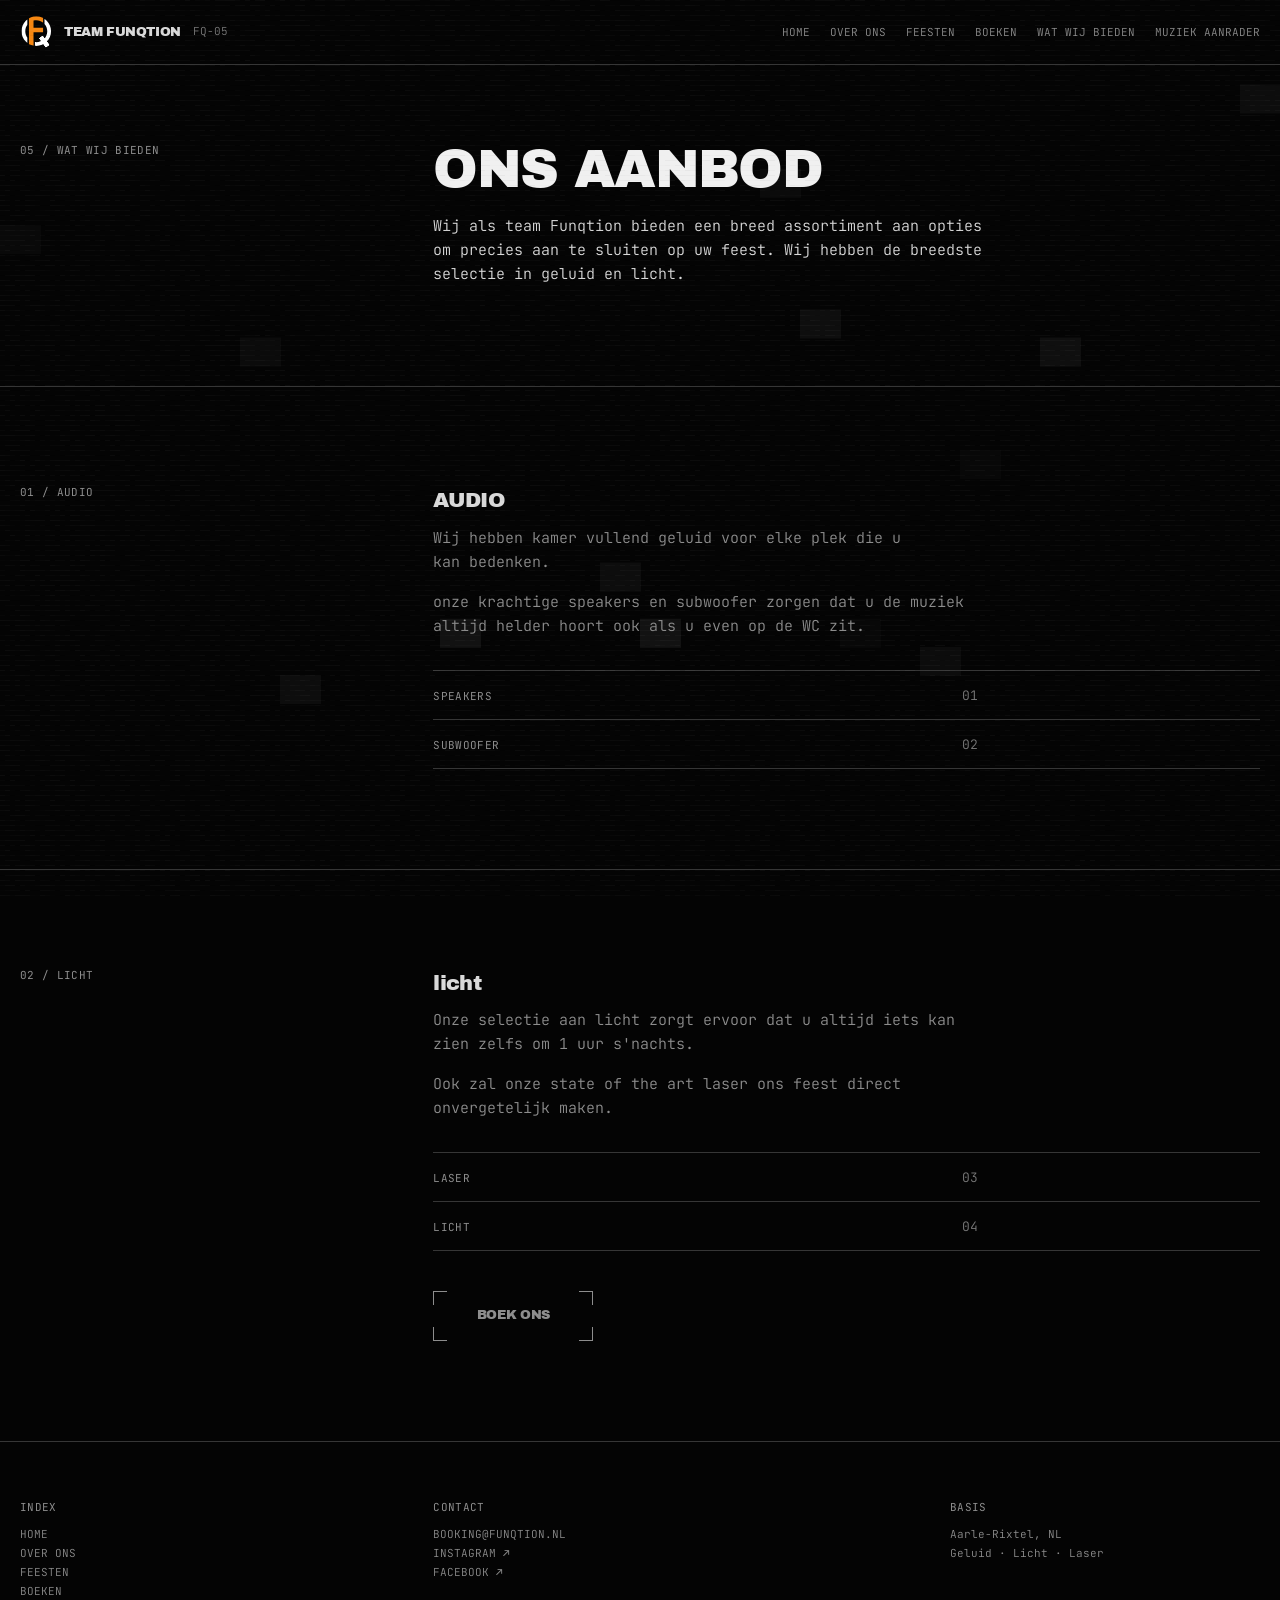
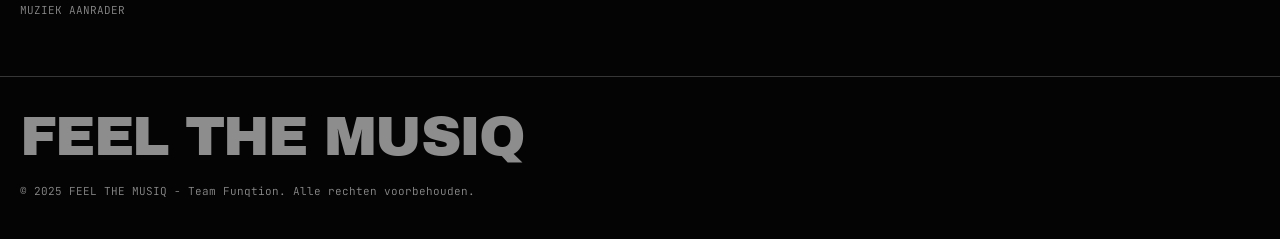
==== commit a13d3bc0: "Top bar: mask-and-swap hover, clipped without a scroll container Replaces the colour-only transition" ====
--- a/bieden.html
+++ b/bieden.html
@@ -25,12 +25,12 @@
   </a>
 
   <nav class="fq-topnav" aria-label="Hoofdnavigatie">
-    <a class="fq-topnav__link" href="index.html">Home</a>
-    <a class="fq-topnav__link" href="over.html">Over ons</a>
-    <a class="fq-topnav__link" href="feesten.html">Feesten</a>
-    <a class="fq-topnav__link" href="boeken.html">Boeken</a>
-    <a class="fq-topnav__link" href="bieden.html" aria-current="page">Wat wij bieden</a>
-    <a class="fq-topnav__link" href="tip.html">Muziek aanrader</a>
+    <a class="fq-topnav__link" href="index.html"><span class="fq-topnav__swap"><span class="fq-topnav__t">Home</span><span class="fq-topnav__t" aria-hidden="true">Home</span></span></a>
+    <a class="fq-topnav__link" href="over.html"><span class="fq-topnav__swap"><span class="fq-topnav__t">Over ons</span><span class="fq-topnav__t" aria-hidden="true">Over ons</span></span></a>
+    <a class="fq-topnav__link" href="feesten.html"><span class="fq-topnav__swap"><span class="fq-topnav__t">Feesten</span><span class="fq-topnav__t" aria-hidden="true">Feesten</span></span></a>
+    <a class="fq-topnav__link" href="boeken.html"><span class="fq-topnav__swap"><span class="fq-topnav__t">Boeken</span><span class="fq-topnav__t" aria-hidden="true">Boeken</span></span></a>
+    <a class="fq-topnav__link" href="bieden.html" aria-current="page"><span class="fq-topnav__swap"><span class="fq-topnav__t">Wat wij bieden</span><span class="fq-topnav__t" aria-hidden="true">Wat wij bieden</span></span></a>
+    <a class="fq-topnav__link" href="tip.html"><span class="fq-topnav__swap"><span class="fq-topnav__t">Muziek aanrader</span><span class="fq-topnav__t" aria-hidden="true">Muziek aanrader</span></span></a>
   </nav>
 
   <button type="button" class="fq-menu-trigger" aria-expanded="false" aria-controls="fq-menu">
--- a/css/primitives.css
+++ b/css/primitives.css
@@ -381,7 +381,29 @@
 
 /* The desktop inline nav. Below 767px the dialog menu is the only nav. */
 .fq-topnav { display: flex; align-items: center; gap: var(--fq-space-5); }
+/* Mask-and-swap. It borrows the full-screen menu's mask vocabulary, but it is
+   not the same move: .fq-menu__mask REVEALS one label rising from translateY
+   (110%) to 0, while this SWAPS a two-copy column up by exactly half its
+   height, so the label leaves and its duplicate arrives. The <a> is the mask,
+   a fixed one-line box. The box never moves, so there is no layout shift.
+   (revise brief section 4)
+
+   overflow: clip, not hidden. Both clip the second copy, but `hidden` makes
+   the link a scroll container, and a clipped-but-rendered duplicate inside a
+   scroll container is something find-in-page will scroll to: measured, Ctrl+F
+   on a nav word left the mask parked at scrollTop 11 showing the wrong copy,
+   with no hover to reset it. `clip` cannot scroll at all. `hidden` is kept as
+   the preceding declaration so a browser without `clip` still masks.
+
+   Not clip-path: inset(0), which also stops the scrolling but clips the
+   element's own outline, silently deleting the focus ring. getComputedStyle
+   still reported `solid 2px #f68712` with nothing on screen; only the
+   screenshot caught it. */
 .fq-topnav__link {
+  display: block;
+  overflow: hidden;
+  overflow: clip;
+  block-size: var(--fq-size-legend);      /* exactly one line, solid leading */
   color: var(--fq-text-dim);
   text-decoration: none;
   text-transform: uppercase;
@@ -389,20 +411,25 @@
   line-height: var(--fq-leading-solid);
   transition: color var(--fq-dur-snap) ease;
 }
-.fq-topnav__link:hover { color: var(--fq-text); }
-.fq-topnav__link[aria-current="page"] { color: var(--fq-text-strong); }
-/* The current-page marker is a 4x8px border triangle, not a coloured word.
-   One piece of state, one small accent mark. (reference 8.3.3) */
-.fq-topnav__link[aria-current="page"]::before {
-  content: "";
-  display: inline-block;
-  inline-size: 0; block-size: 0;
-  border-block-start: 4px solid transparent;
-  border-block-end: 4px solid transparent;
-  border-inline-start: 4px solid var(--fq-accent);
-  margin-inline-end: 4px;
-  vertical-align: middle;
-}
+.fq-topnav__swap { display: flex; flex-direction: column; }
+.fq-topnav__t {
+  display: block;
+  block-size: var(--fq-size-legend);
+  line-height: var(--fq-leading-solid);
+  flex: 0 0 auto;
+}
+
+/* Luminance only. The accent is the current-page marker's job in this bar. */
+.fq-topnav__link:hover,
+.fq-topnav__link:focus-visible { color: var(--fq-text-strong); }
+
+/* The movement is the enhancement; the brightness above works without it. */
+@media (prefers-reduced-motion: no-preference) {
+  .fq-topnav__swap { transition: transform 160ms var(--fq-ease-machine); }
+  .fq-topnav__link:hover .fq-topnav__swap,
+  .fq-topnav__link:focus-visible .fq-topnav__swap { transform: translateY(-50%); }
+}
+
 @media screen and (max-width: 991px) { .fq-topnav { display: none; } }
 
 /* The menu trigger: two bars, no hamburger cliche beyond that. */
--- a/css/site.css
+++ b/css/site.css
@@ -8,17 +8,31 @@
    1. Home hero
    =========================================================================== */
 
+.fq-hero-section { align-content: center; min-block-size: calc(100svh - 73px); }
+
+/* The hero is centred on the grid's TRUE centre line: it occupies columns
+   4 to 9 of twelve, so its midpoint is the page's midpoint. Centring by
+   text-align alone would float the mark in space; placing it on the lattice
+   and pinning the furniture to the edges keeps it an instrument panel.
+   (revise brief section 3) */
 .fq-hero {
   display: flex;
   flex-direction: column;
-  justify-content: center;
-  min-block-size: calc(100svh - 73px);   /* viewport less the sticky top bar */
-  padding-block: var(--fq-space-20) var(--fq-space-15);
+  align-items: center;
+  text-align: center;
+  padding-block: var(--fq-space-10) var(--fq-space-15);
+}
+
+/* Corner furniture stays pinned left, so the axis reads as deliberate. */
+.fq-hero-rail { align-self: start; padding-block-start: var(--fq-space-10); }
+@media screen and (max-width: 767px) {
+  .fq-hero-rail { padding-block-start: var(--fq-space-8); }
+  .fq-hero { padding-block: var(--fq-space-5) var(--fq-space-10); }
 }
 
 .fq-hero__mark {
   display: block;
-  inline-size: clamp(88px, 16vw, 168px);
+  inline-size: clamp(120px, 20vw, 240px);
   block-size: auto;
   margin-block-end: var(--fq-space-8);
 }
@@ -32,12 +46,14 @@
   font-weight: 400;
   line-height: var(--fq-leading-hero);
   letter-spacing: var(--fq-track-display);
+  text-wrap: balance;
 }
 
 .fq-hero__descriptor {
   margin: var(--fq-space-4) 0 0;
   display: flex;
   align-items: center;
+  justify-content: center;
   gap: var(--fq-space-3);
   color: var(--fq-text-dim);
   text-transform: uppercase;
@@ -47,11 +63,14 @@
   line-height: var(--fq-leading-solid);
 }
 
+/* Variant A: the datasheet stays a left-aligned bottom rail. */
 .fq-hero__meta {
-  margin-block-start: var(--fq-space-10);
+  margin: var(--fq-space-15) 0 0;
   display: flex;
   flex-wrap: wrap;
   gap: var(--fq-space-8);
+  border-block-start: var(--fq-rule);
+  padding-block-start: var(--fq-space-5);
 }
 
 /* ===========================================================================
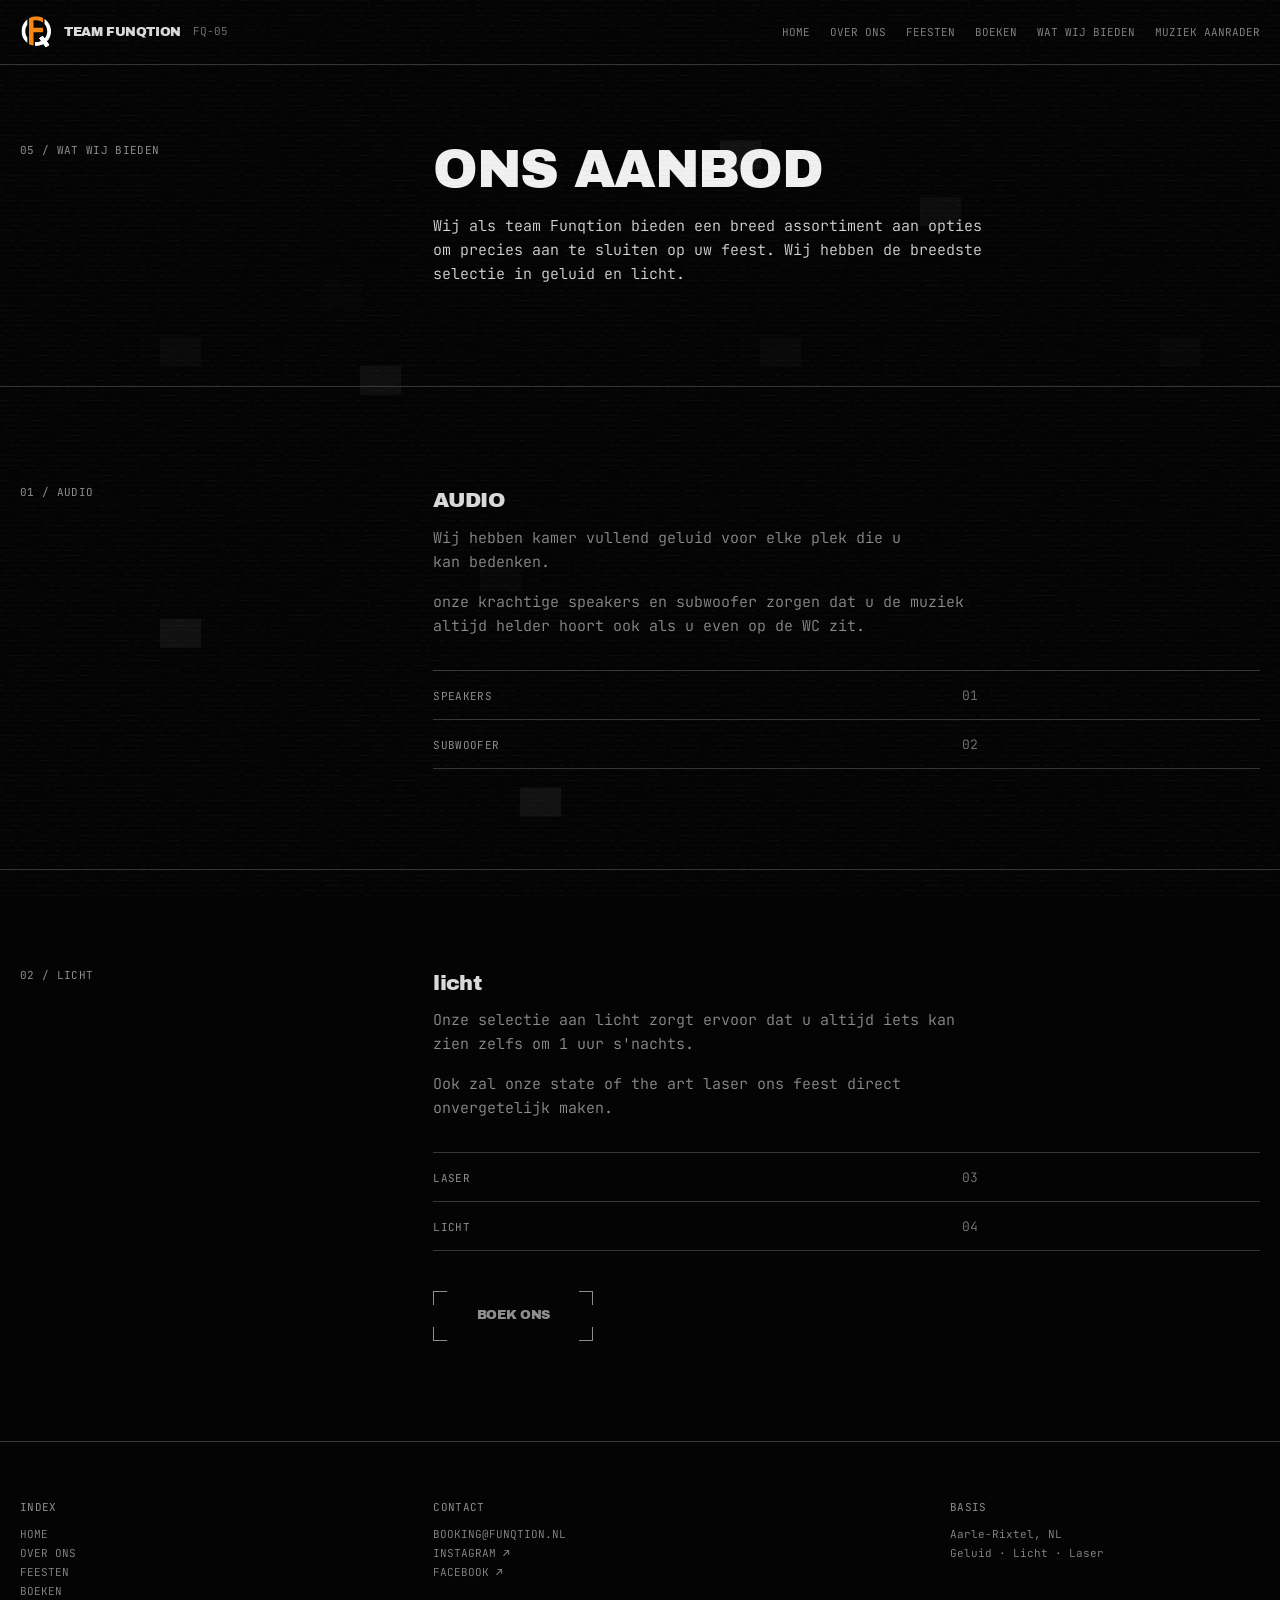
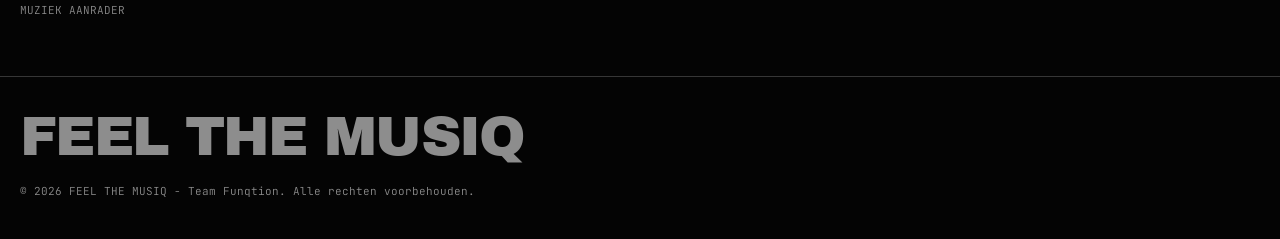
==== commit dfba7b1e: "Index: fit the hero to one screen, and correct the copyright Asked to format the index better becaus" ====
--- a/bieden.html
+++ b/bieden.html
@@ -179,7 +179,7 @@
   <div class="fq-grid fq-grid--padded fq-footer__mark">
     <div class="fq-cell" style="--col-span:12">
       <p class="fq-footer__tagline">FEEL THE MUSIQ</p>
-      <p class="fq-footer__legal">&copy; 2025 FEEL THE MUSIQ - Team Funqtion. Alle rechten voorbehouden.</p>
+      <p class="fq-footer__legal">&copy; 2026 FEEL THE MUSIQ - Team Funqtion. Alle rechten voorbehouden.</p>
     </div>
   </div>
 </footer>
--- a/css/tokens.css
+++ b/css/tokens.css
@@ -4,27 +4,18 @@
    Nothing else in the system reads a literal value.
    Naming: --fq-<layer>-<role>.
 
-   Four documented deviations from the reference (BUILD-BRIEF section 3):
-     1. The accent is orange #f68712, not blood red #c13243. Because the orange
-        clears AA on every surface here (8.2:1 on the page colour, measured),
-        the reference's two-token --digital-blood / --digital-blood-text
-        workaround is dropped: one accent token does every job.
-     2. Fonts are Google Fonts substitutes: JetBrains Mono for ProtoMono,
-        Archivo Black for LomoCopy LT Std.
-     3. No video anywhere.
-     4. Every accessibility fix in chapter 31 is taken, not optional.
+   Deviations from the reference (BUILD-BRIEF section 3): accent is orange
+   #f68712, not blood red, and clears AA everywhere (8.2:1 on the page
+   colour), so the reference's two-token workaround is dropped; fonts are
+   Google substitutes; no video; every chapter 31 a11y fix is taken.
    --------------------------------------------------------------------------- */
 
 :root {
   color-scheme: dark;
 
   /* === 1. Raw grey ramp (reference chapter 5), darkest to lightest ======== */
-  --fq-black:         #000000;
   --fq-page:          #040404;  /* the true page colour */
-  --fq-darkest-hour:  #0a0a0a;
-  --fq-midnight:      #0d0d0d;
   --fq-dusk:          #141414;
-  --fq-haze-grey:     #1e1e1e;
   --fq-hairline:      #363636;  /* the rule colour */
   --fq-machine-grey:  #6c6c6c;  /* 3.90:1 - rules and decoration ONLY, never text */
   --fq-quiet-grey:    #7a7a7a;  /* 4.78:1 on #040404, 4.61:1 on #0a0a0a - AA at body size */
@@ -50,7 +41,6 @@
   --fq-text-quiet:      var(--fq-quiet-grey);   /* 4.78:1 - the dimmest legal TEXT colour */
   --fq-text-decorative: var(--fq-machine-grey); /* 3.90:1 - rules, arrows, large display only.
                                                    Fails AA at body size: never use for small text. */
-  --fq-text-accent:     var(--fq-accent);
 
   /* === 5. Rules, brackets, focus ========================================== */
   --fq-rule-color:    var(--fq-hairline);
@@ -119,6 +109,13 @@
 
   /* One gutter, changing exactly once, at 767px. */
   --fq-gutter: var(--fq-space-5);
+
+  /* The top bar's height, declared rather than discovered. The hero subtracts
+     it to fill exactly one screen, and the bar itself is set to it, so the
+     two cannot drift. It was a hardcoded 73px against a bar that is really
+     65px on desktop and 77px below 992, which pushed the hero past the fold
+     at every width. */
+  --fq-topbar-h: 65px;
 
   /* === 8. Motion ==========================================================
      The reference's single CustomEase is one cubic and needs no library. */
@@ -216,11 +213,10 @@
 }
 
 /* --- Global reduced-motion contract ---------------------------------------
-   The reference honours prefers-reduced-motion nowhere (chapter 31). Here it
-   kills every CSS transition and transform reveal. It does NOT reach the
-   grain: that is a WAAPI element.animate() animation and CSS
-   animation-duration has no effect on it, so grain.js checks the query itself
-   and also listens for changes to it. */
+   Kills every CSS transition and transform reveal. It does NOT reach the
+   grain: CSS animation-duration cannot stop a WAAPI element.animate(), so
+   grain.js checks the query itself and listens for changes. Same for the
+   canvas layers in bg.js and scope.js. */
 @media (prefers-reduced-motion: reduce) {
   html { scroll-behavior: auto; }
   *, *::before, *::after {
@@ -230,3 +226,5 @@
     scroll-behavior: auto !important;
   }
 }
+
+@media screen and (max-width: 991px) { :root { --fq-topbar-h: 77px; } }
--- a/css/primitives.css
+++ b/css/primitives.css
@@ -176,11 +176,10 @@
 
 /* ---------------------------------------------------------------------------
    The one-shot heading lift (reference 10.5)
-   The reference reveals headings line by line behind masks, driven by GSAP
-   ScrollTrigger and SplitType. The same read is available with a clip-path
-   inset and no wrapper element, no observer and no library: the h1 is above
-   the fold on all six pages, so it fires once at load and never again.
-   Strictly one-shot, 420ms, and it does not exist at all under reduced motion.
+   The reference uses GSAP ScrollTrigger + SplitType; a clip-path inset gets
+   the same read with no wrapper, observer or library. The h1 is above the
+   fold on all six pages, so it fires once at load. 420ms, gone under
+   reduced motion.
    --------------------------------------------------------------------------- */
 @media (prefers-reduced-motion: no-preference) {
   .fq-h1,
@@ -194,25 +193,13 @@
   }
 }
 
-/* ===========================================================================
-   4. Hairlines (reference 32.2.5)
-   The left rule is the house method for turning a paragraph into a data field.
-   =========================================================================== */
-
-.fq-rule-left {
-  border-inline-start: var(--fq-rule);
-  padding-inline-start: var(--fq-rule-inset);
-  display: flex;
-  flex-direction: column;
-  gap: var(--fq-space-1);
-}
 
 
 /* ===========================================================================
    5. The corner-bracketed button (reference 32.2.4)
-   Eight single-colour gradients on ONE pseudo element. No background, no
-   border, no radius, and crucially no four <img> per button: the reference's
-   original ships 188 corner-mark images on one page.
+   Eight single-colour gradients on ONE pseudo element -- no background,
+   border, radius, or corner images. The reference ships 188 of those images
+   on one page.
    =========================================================================== */
 
 .fq-bracket { position: relative; }
@@ -344,6 +331,7 @@
    =========================================================================== */
 
 .fq-topbar {
+  block-size: var(--fq-topbar-h);
   position: sticky;
   inset-block-start: 0;
   z-index: var(--fq-z-nav);
@@ -381,24 +369,14 @@
 
 /* The desktop inline nav. Below 767px the dialog menu is the only nav. */
 .fq-topnav { display: flex; align-items: center; gap: var(--fq-space-5); }
-/* Mask-and-swap. It borrows the full-screen menu's mask vocabulary, but it is
-   not the same move: .fq-menu__mask REVEALS one label rising from translateY
-   (110%) to 0, while this SWAPS a two-copy column up by exactly half its
-   height, so the label leaves and its duplicate arrives. The <a> is the mask,
-   a fixed one-line box. The box never moves, so there is no layout shift.
-   (revise brief section 4)
-
-   overflow: clip, not hidden. Both clip the second copy, but `hidden` makes
-   the link a scroll container, and a clipped-but-rendered duplicate inside a
-   scroll container is something find-in-page will scroll to: measured, Ctrl+F
-   on a nav word left the mask parked at scrollTop 11 showing the wrong copy,
-   with no hover to reset it. `clip` cannot scroll at all. `hidden` is kept as
-   the preceding declaration so a browser without `clip` still masks.
-
-   Not clip-path: inset(0), which also stops the scrolling but clips the
-   element's own outline, silently deleting the focus ring. getComputedStyle
-   still reported `solid 2px #f68712` with nothing on screen; only the
-   screenshot caught it. */
+/* Mask-and-swap: the <a> is a one-line mask, a two-copy column slides up
+   half its height. Not the menu's move, which reveals one copy.
+
+   clip, not hidden: hidden makes the link a scroll container, and find-in-page
+   scrolls to the clipped duplicate (measured: mask parked at scrollTop 11,
+   wrong copy showing). hidden stays as a fallback declaration.
+   Not clip-path: inset(0) -- it clips the element's own outline and silently
+   deletes the focus ring, which getComputedStyle still reports as present. */
 .fq-topnav__link {
   display: block;
   overflow: hidden;
@@ -720,65 +698,150 @@
 }
 
 /* ===========================================================================
-   11a. The boot overlay (reference 10.8.1, 8.2)
-   Added by js/boot.js, home page only, once per session. Nothing here exists
-   in the markup, so with JS off there is no overlay and the page is simply
-   there. The canvas carries the 32x32 dither; this is only its frame.
-   =========================================================================== */
-
-.fq-boot {
+   11a. The CRT power-on (js/boot.js, reference 11.1.3 for the raster pitch)
+   Added by JS, home page only. Nothing here is in the markup, so with JS off
+   there is no overlay. Geometry only; the five-phase timing lives in boot.js
+   so the sequence stays readable in one place.
+   =========================================================================== */
+
+.fq-crt {
   position: fixed;
   inset: 0;
   z-index: 200;               /* above the grain, below nothing else */
   pointer-events: none;
-  opacity: 1;
-}
-.fq-boot.is-out { opacity: 0; transition: opacity 180ms linear; }
-
-.fq-boot__grid {
+  overflow: clip;
+}
+
+/* The two halves of the dark screen. Opaque page colour, not black: the tube
+   is showing you its own unlit surface, which is what the page is made of. */
+.fq-crt__shutter {
+  position: absolute;
+  inset-inline: 0;
+  block-size: 50.2%;          /* .2 of overlap so no hairline gap at the seam */
+  background: var(--fq-page);
+  will-change: transform;
+}
+.fq-crt__shutter[data-h="t"] { inset-block-start: 0; transform-origin: top center; }
+.fq-crt__shutter[data-h="b"] { inset-block-end: 0;   transform-origin: bottom center; }
+
+/* Undeflected beam: a 2px line across the centre. The glow is the phosphor
+   blooming either side of the trace, so it is a shadow, not a taller line. */
+.fq-crt__beam {
+  position: absolute;
+  inset-inline: 0;
+  inset-block-start: 50%;
+  block-size: 2px;
+  background: var(--fq-text-strong);
+  box-shadow: 0 0 18px 2px rgb(240 240 240 / 0.45);
+  transform: translateY(-50%) scaleX(0);
+  will-change: transform, opacity;
+}
+
+/* Phosphor overshoot. Wide, weak and warm-neutral: at 12% over a #040404
+   page this reads as the tube glowing, not as a white flash. One pulse, never
+   repeated, so there is no flash-frequency question to answer. */
+.fq-crt__bloom {
   position: absolute;
   inset: 0;
-  inline-size: 100%;
-  block-size: 100%;
-  display: block;
-}
-
-/* The readout, in the preloader register: four corner ticks, the mark, and
-   the build reference. */
-.fq-boot__readout {
-  position: absolute;
-  inset-block-start: 50%;
-  inset-inline-start: 50%;
-  transform: translate(-50%, -50%);
-  inline-size: min(220px, 52vw);
-  aspect-ratio: 1;
-  display: flex;
-  flex-direction: column;
-  align-items: center;
-  justify-content: center;
-  gap: var(--fq-space-5);
-}
-.fq-boot__bracket {
-  position: absolute;
-  inline-size: var(--fq-bracket-size);
-  block-size: var(--fq-bracket-size);
-  border-color: var(--fq-text-decorative);
-  border-style: solid;
-  border-width: 0;
-}
-.fq-boot__bracket[data-c="tl"] { inset-block-start: 0; inset-inline-start: 0; border-block-start-width: 1px; border-inline-start-width: 1px; }
-.fq-boot__bracket[data-c="tr"] { inset-block-start: 0; inset-inline-end: 0;   border-block-start-width: 1px; border-inline-end-width: 1px; }
-.fq-boot__bracket[data-c="bl"] { inset-block-end: 0;   inset-inline-start: 0; border-block-end-width: 1px;   border-inline-start-width: 1px; }
-.fq-boot__bracket[data-c="br"] { inset-block-end: 0;   inset-inline-end: 0;   border-block-end-width: 1px;   border-inline-end-width: 1px; }
-
-.fq-boot__logo { display: block; inline-size: 56px; block-size: auto; }
-.fq-boot__ref {
-  color: var(--fq-text-quiet);
-  text-transform: uppercase;
+  opacity: 0;
+  background: radial-gradient(ellipse 120% 60% at 50% 50%,
+              rgb(240 240 240 / 0.12) 0%, rgb(240 240 240 / 0.04) 45%, transparent 75%);
+}
+
+/* The raster, at the same 5px horizontal pitch as the permanent grain, so the
+   boot and the texture that outlives it are the same scanline at different
+   strengths. 2px of the 5 rather than 1, because a 1px band resamples to grey
+   haze at 3x and this layer only exists for a third of a second. */
+/* The self-test mark, above the shutters so it reads against the still-dark
+   screen. Bottom-left on the page gutter, where an instrument puts its status
+   line -- centred put it straight on top of the hero logo. FQ-01 is the part
+   number the top bar already carries, so this invents no copy. */
+.fq-crt__ref {
+  position: absolute;
+  inset-block-end: var(--fq-space-8);
+  inset-inline-start: var(--fq-gutter, var(--fq-space-8));
+  color: var(--fq-text-strong);
   font-family: var(--fq-font-mono);
-  font-size: var(--fq-size-legend);
+  font-size: var(--fq-size-data);
+  font-weight: var(--fq-weight-light);
   letter-spacing: var(--fq-track-open);
   line-height: var(--fq-leading-solid);
+  opacity: 0;
+}
+
+/* Vertical-blanking bars. A dark band with a soft falloff and a bright
+   retrace edge just above its core, which is what the eye actually reads as
+   a rolling picture. */
+.fq-crt__roll {
+  position: absolute;
+  inset-inline: 0;
+  inset-block-start: 0;
+  /* Both bars are the same height so one travel ratio covers both. A
+     translateY percentage is relative to the element's OWN height, not the
+     container: at 14% of the host, clearing the full screen is
+     100/14 + 1 = 714%, not the 130% that looked right and moved the bar a
+     fifth of the way down. */
+  block-size: 14%;
+  transform: translateY(-100%);
+  will-change: transform;
+  background: linear-gradient(to bottom,
+              transparent 0%,
+              rgb(0 0 0 / 0.45) 34%,
+              rgb(0 0 0 / 0.72) 50%,
+              rgb(0 0 0 / 0.45) 66%,
+              transparent 100%);
+}
+.fq-crt__roll::after {
+  content: '';
+  position: absolute;
+  inset-inline: 0;
+  inset-block-start: 32%;
+  block-size: 1px;
+  background: rgb(240 240 240 / 0.38);
+}
+/* The second bar differs by speed and weight, not size, so it shares the
+   travel ratio above. */
+.fq-crt__roll[data-r="2"] { opacity: 0.55; }
+
+.fq-crt__scan {
+  position: absolute;
+  inset: 0;
+  background: repeating-linear-gradient(to bottom,
+              rgb(0 0 0 / 0.5) 0 2px, transparent 2px 5px);
+}
+
+/* Safety net for the same thing, in case the overlay is ever inserted before
+   the query is consulted: forced colours repaint the shutters in the user's
+   Canvas colour, which hides content behind a bar the same colour as the
+   page. js/boot.js already declines to run here; this makes it harmless if
+   that check is ever lost. */
+@media (forced-colors: active) {
+  .fq-crt { display: none; }
+}
+
+/* ===========================================================================
+   11c. The hero oscilloscope (js/scope.js, home page only)
+   The hero section is the positioning context; the canvas fills it, sits
+   behind the content, and never intercepts a pointer.
+   =========================================================================== */
+
+.fq-hero-section { position: relative; }
+
+.fq-scope {
+  position: absolute;
+  inset: 0;
+  z-index: 0;
+  overflow: clip;
+  pointer-events: none;
+}
+.fq-scope__layer { display: block; inline-size: 100%; block-size: 100%; }
+
+/* The hero content sits above the trace. */
+.fq-hero-section > .fq-cell { position: relative; z-index: 1; }
+
+/* Decoration; forced colours cannot render a phosphor trail. */
+@media (forced-colors: active) {
+  .fq-scope { display: none; }
 }
 
 /* ===========================================================================
--- a/css/site.css
+++ b/css/site.css
@@ -8,23 +8,41 @@
    1. Home hero
    =========================================================================== */
 
-.fq-hero-section { align-content: center; min-block-size: calc(100svh - 73px); }
-
-/* The hero is centred on the grid's TRUE centre line: it occupies columns
-   4 to 9 of twelve, so its midpoint is the page's midpoint. Centring by
-   text-align alone would float the mark in space; placing it on the lattice
-   and pinning the furniture to the edges keeps it an instrument panel.
-   (revise brief section 3) */
+/* Exactly one screen, bar included. border-box means the padding lives
+   inside the min-height, so the block is centred with guaranteed clearance
+   above and below rather than running under the fold. */
+.fq-hero-section {
+  align-content: center;
+  min-block-size: calc(100svh - var(--fq-topbar-h));
+  padding-block: var(--fq-space-8);
+}
+
+/* The hero spans all twelve columns and centres its own contents, so its
+   midpoint is the page's midpoint. Centring by text-align alone would float
+   the mark in space; placing it on the lattice and pinning the furniture to
+   the edges keeps it an instrument panel. (revise brief section 3) */
 .fq-hero {
   display: flex;
   flex-direction: column;
   align-items: center;
   text-align: center;
-  padding-block: var(--fq-space-10) var(--fq-space-15);
+  /* No padding here. It used to carry 40px top / 60px bottom to sit above the
+     datasheet; with that gone the asymmetry just pushed the block off centre
+     and added 100px that shoved the descriptor under the fold at 1600px. The
+     section owns the vertical space now. */
 }
 
 /* Corner furniture stays pinned left, so the axis reads as deliberate. */
-.fq-hero-rail { align-self: start; padding-block-start: var(--fq-space-10); }
+/* Edge furniture, not a row. In flow it took a whole grid row and pushed the
+   hero down -- 107px at 1600px, which was enough to shove the descriptor past
+   the fold. Out of flow it marks the corner, the hero centres in the whole
+   screen, and it behaves identically at every width. */
+.fq-hero-rail {
+  position: absolute;
+  inset-block-start: var(--fq-space-8);
+  inset-inline-start: var(--fq-gutter);
+  margin: 0;
+}
 @media screen and (max-width: 767px) {
   .fq-hero-rail { padding-block-start: var(--fq-space-8); }
   .fq-hero { padding-block: var(--fq-space-5) var(--fq-space-10); }
@@ -32,7 +50,7 @@
 
 .fq-hero__mark {
   display: block;
-  inline-size: clamp(120px, 20vw, 240px);
+  inline-size: clamp(120px, 20vw, 300px);
   block-size: auto;
   margin-block-end: var(--fq-space-8);
 }
@@ -47,6 +65,40 @@
   line-height: var(--fq-leading-hero);
   letter-spacing: var(--fq-track-display);
   text-wrap: balance;
+}
+
+/* Index title, oversized. Only the home page uses --xl; the other five keep
+   --fq-size-hero and stay documents rather than posters. */
+.fq-hero__title--xl {
+  font-size: clamp(2.75rem, 0.5rem + 13vw, 11.5rem);
+  line-height: 0.86;
+}
+
+/* One mask per word. clip, not hidden: hidden makes each a scroll container
+   around text find-in-page can scroll to (see the nav). The padding/margin
+   pair gives the clip box room below the baseline without moving layout. */
+.fq-hero__mask {
+  display: block;
+  overflow: hidden;
+  overflow: clip;
+  padding-block-end: 0.08em;
+  margin-block-end: -0.08em;
+}
+.fq-hero__word { display: block; }
+
+@media (prefers-reduced-motion: no-preference) {
+  /* primitives.css wipes every .fq-hero__title with fq-lift; here the words
+     reveal themselves, and a clip-path on the h1 crops them mid-slide. */
+  .fq-hero__title--xl { animation: none; }
+
+  .fq-hero__word {
+    animation: fq-word-in 640ms var(--fq-ease-machine) both;
+    animation-delay: calc(var(--w, 0) * 110ms + 80ms);
+  }
+  @keyframes fq-word-in {
+    from { transform: translateY(105%); }
+    to   { transform: translateY(0); }
+  }
 }
 
 .fq-hero__descriptor {
@@ -63,15 +115,6 @@
   line-height: var(--fq-leading-solid);
 }
 
-/* Variant A: the datasheet stays a left-aligned bottom rail. */
-.fq-hero__meta {
-  margin: var(--fq-space-15) 0 0;
-  display: flex;
-  flex-wrap: wrap;
-  gap: var(--fq-space-8);
-  border-block-start: var(--fq-rule);
-  padding-block-start: var(--fq-space-5);
-}
 
 /* ===========================================================================
    2. The numbered index list (home)
@@ -120,8 +163,92 @@
 }
 .fq-index-list__row:hover .fq-index-list__label,
 .fq-index-list__row:focus-visible .fq-index-list__label { color: var(--fq-text-strong); }
+
+/* The index rows, made to react. Home page only. Where the accent is
+   loosened: two thin marks on one row at a time, so it stays a highlight.
+   See REFINEMENT-LOG.md. */
+
+.fq-index-list__label { font-size: clamp(1.375rem, 0.6rem + 3.1vw, 3.25rem); }
+
+.fq-index-list__row { position: relative; }
+
+/* Sits exactly over the row's own top border, not beside it. */
+.fq-index-list__row::before {
+  content: '';
+  position: absolute;
+  inset-inline: 0;
+  inset-block-start: -1px;
+  block-size: 2px;            /* 1px vanished at row width; still a hairline */
+  background: var(--fq-accent);
+  transform: scaleX(0);
+  transform-origin: left center;
+}
+.fq-index-list li:last-child .fq-index-list__row::after {
+  content: '';
+  position: absolute;
+  inset-inline: 0;
+  inset-block-end: -1px;
+  block-size: 2px;
+  background: var(--fq-accent);
+  transform: scaleX(0);
+  transform-origin: left center;
+}
+
+.fq-index-list__num,
+.fq-index-list__label,
+.fq-index-list__arrow { will-change: transform; }
+
+.fq-index-list__arrow { display: inline-block; }
+
+/* Colour is the base layer and works with no motion at all. */
 .fq-index-list__row:hover .fq-index-list__num,
-.fq-index-list__row:hover .fq-index-list__arrow { color: var(--fq-text-strong); }
+.fq-index-list__row:focus-visible .fq-index-list__num { color: var(--fq-accent); }
+.fq-index-list__row:hover .fq-index-list__arrow,
+.fq-index-list__row:focus-visible .fq-index-list__arrow { color: var(--fq-text-strong); }
+
+@media (prefers-reduced-motion: no-preference) {
+  .fq-index-list__row::before,
+  .fq-index-list li:last-child .fq-index-list__row::after {
+    transition: transform 220ms var(--fq-ease-machine);
+  }
+  .fq-index-list__num,
+  .fq-index-list__label { transition: transform 180ms var(--fq-ease-machine),
+                                      color var(--fq-dur-snap) ease; }
+  .fq-index-list__arrow { transition: transform 180ms var(--fq-ease-machine),
+                                      color var(--fq-dur-snap) ease; }
+
+  .fq-index-list__row:hover::before,
+  .fq-index-list__row:focus-visible::before,
+  .fq-index-list li:last-child .fq-index-list__row:hover::after,
+  .fq-index-list li:last-child .fq-index-list__row:focus-visible::after { transform: scaleX(1); }
+
+  .fq-index-list__row:hover .fq-index-list__num,
+  .fq-index-list__row:focus-visible .fq-index-list__num,
+  .fq-index-list__row:hover .fq-index-list__label,
+  .fq-index-list__row:focus-visible .fq-index-list__label { transform: translateX(10px); }
+  .fq-index-list__row:hover .fq-index-list__arrow,
+  .fq-index-list__row:focus-visible .fq-index-list__arrow { transform: translateX(12px); }
+
+  /* Scroll-driven CSS, not an IntersectionObserver: JS that fails to run
+     would leave the whole index invisible. */
+  @supports (animation-timeline: view()) {
+    .fq-index-list__row {
+      animation: fq-row-in linear both;
+      animation-timeline: view();
+      animation-range: entry 0% entry 55%;
+    }
+    @keyframes fq-row-in {
+      from { opacity: 0; transform: translateY(22px); }
+      to   { opacity: 1; transform: none; }
+    }
+  }
+}
+
+/* Nothing advances a scroll timeline on paper, so the rows stay at the
+   keyframe's opacity 0 and the whole index prints blank. */
+@media print {
+  .fq-index-list__row { animation: none !important; opacity: 1 !important; transform: none !important; }
+}
 
 /* ===========================================================================
    3. Socials
@@ -269,3 +396,87 @@
   align-items: center;
   gap: var(--fq-space-8);
 }
+
+
+/* ===========================================================================
+   4. Interpage transitions: the display changes channel
+   Chapter 8.2.5 of the reference proposes the boot animation doubling as the
+   page transition. That is what this is, and it is the inverse of js/boot.js:
+   the outgoing page collapses to a line the way a CRT switches off, the mark
+   spins in the dark beat, and the incoming page's raster opens back out.
+
+   Still no JavaScript. A cross-document view transition keeps the outgoing
+   page on screen while the next one loads, so nothing is intercepted, no
+   click is swallowed, middle-click and the Back button behave normally, and
+   a browser without view transitions simply navigates.
+
+   Honest about the cost, having overclaimed this before: the LOAD overlaps,
+   but the animation itself plays after the new document is ready, so it does
+   occupy ~560ms that an instant navigation would not. That is the price of a
+   transition; it is not a delay invented to cover a slow page.
+   =========================================================================== */
+
+@media (prefers-reduced-motion: no-preference) {
+  @view-transition { navigation: auto; }
+}
+
+/* The mark is lifted out of the root snapshot, so it does not get squashed
+   with the page: it stays whole in the centre of the dark beat and spins.
+   A name must be unique per document or the transition is silently skipped,
+   and the home page has two marks -- :has() hands the name from the bar to
+   the hero on that one page, which keeps this in CSS and touches no markup. */
+.fq-topbar__logo { view-transition-name: fq-mark; }
+body:has(.fq-hero__mark) .fq-topbar__logo { view-transition-name: none; }
+.fq-hero__mark { view-transition-name: fq-mark; }
+
+/* A hard ease-in-out on the group, so the mark hangs where it started while
+   the picture collapses, crosses during the dark beat, and settles as the
+   new raster opens -- rather than drifting steadily and arriving early. */
+::view-transition-group(fq-mark) {
+  animation-duration: 560ms;
+  animation-timing-function: cubic-bezier(0.85, 0, 0.15, 1);
+}
+/* One turn plus a swell. The group carries position and size between the two
+   layouts; this carries the flourish, on the image itself so it turns about
+   its own centre wherever it happens to be. The swell matters because it is
+   what makes the move read on an interior-to-interior navigation, where the
+   mark is in the top bar on both sides and barely travels at all. */
+::view-transition-old(fq-mark),
+::view-transition-new(fq-mark) {
+  animation: fq-mark-spin 560ms cubic-bezier(0.5, 0, 0.3, 1) both;
+  transform-origin: 50% 50%;
+}
+@keyframes fq-mark-spin {
+  0%   { transform: rotate(0deg)   scale(1); }
+  /* 1.7, not more. The mark sits at roughly (36, 32) in the top bar, so a
+     32px logo can only swell to about 54px before a rotated corner crosses
+     the top edge of the viewport and gets cropped. Measured at 2.2 it lost
+     its top. The page collapse carries the drama on interior routes; the
+     mark is the accent there, and the feature on the home route. */
+  50%  { transform: rotate(190deg) scale(1.7); }
+  100% { transform: rotate(360deg) scale(1); }
+}
+
+/* Vertical collapse out, vertical open in: the tube switching off and on.
+   No brightness filter on the way down, which was the first thing tried and
+   is useless here: the page is #040404, and any multiple of near-black is
+   still near-black, so the iconic bright collapse line never appeared. The
+   mark is the lit thing in the dark beat instead, which suits a logo-led
+   transition better than a generic scanline would. */
+::view-transition-old(root) {
+  animation: fq-tube-off 260ms cubic-bezier(0.6, 0, 0.9, 0.4) both;
+}
+::view-transition-new(root) {
+  animation: fq-tube-on 300ms cubic-bezier(0.1, 0.7, 0.3, 1) both;
+  animation-delay: 260ms;
+}
+@keyframes fq-tube-off {
+  0%   { transform: scaleY(1);     opacity: 1; }
+  70%  { transform: scaleY(0.05);  opacity: 1; }
+  100% { transform: scaleY(0.004); opacity: 0; }
+}
+@keyframes fq-tube-on {
+  0%   { transform: scaleY(0.004); opacity: 0; }
+  30%  { transform: scaleY(0.05);  opacity: 1; }
+  100% { transform: scaleY(1);     opacity: 1; }
+}
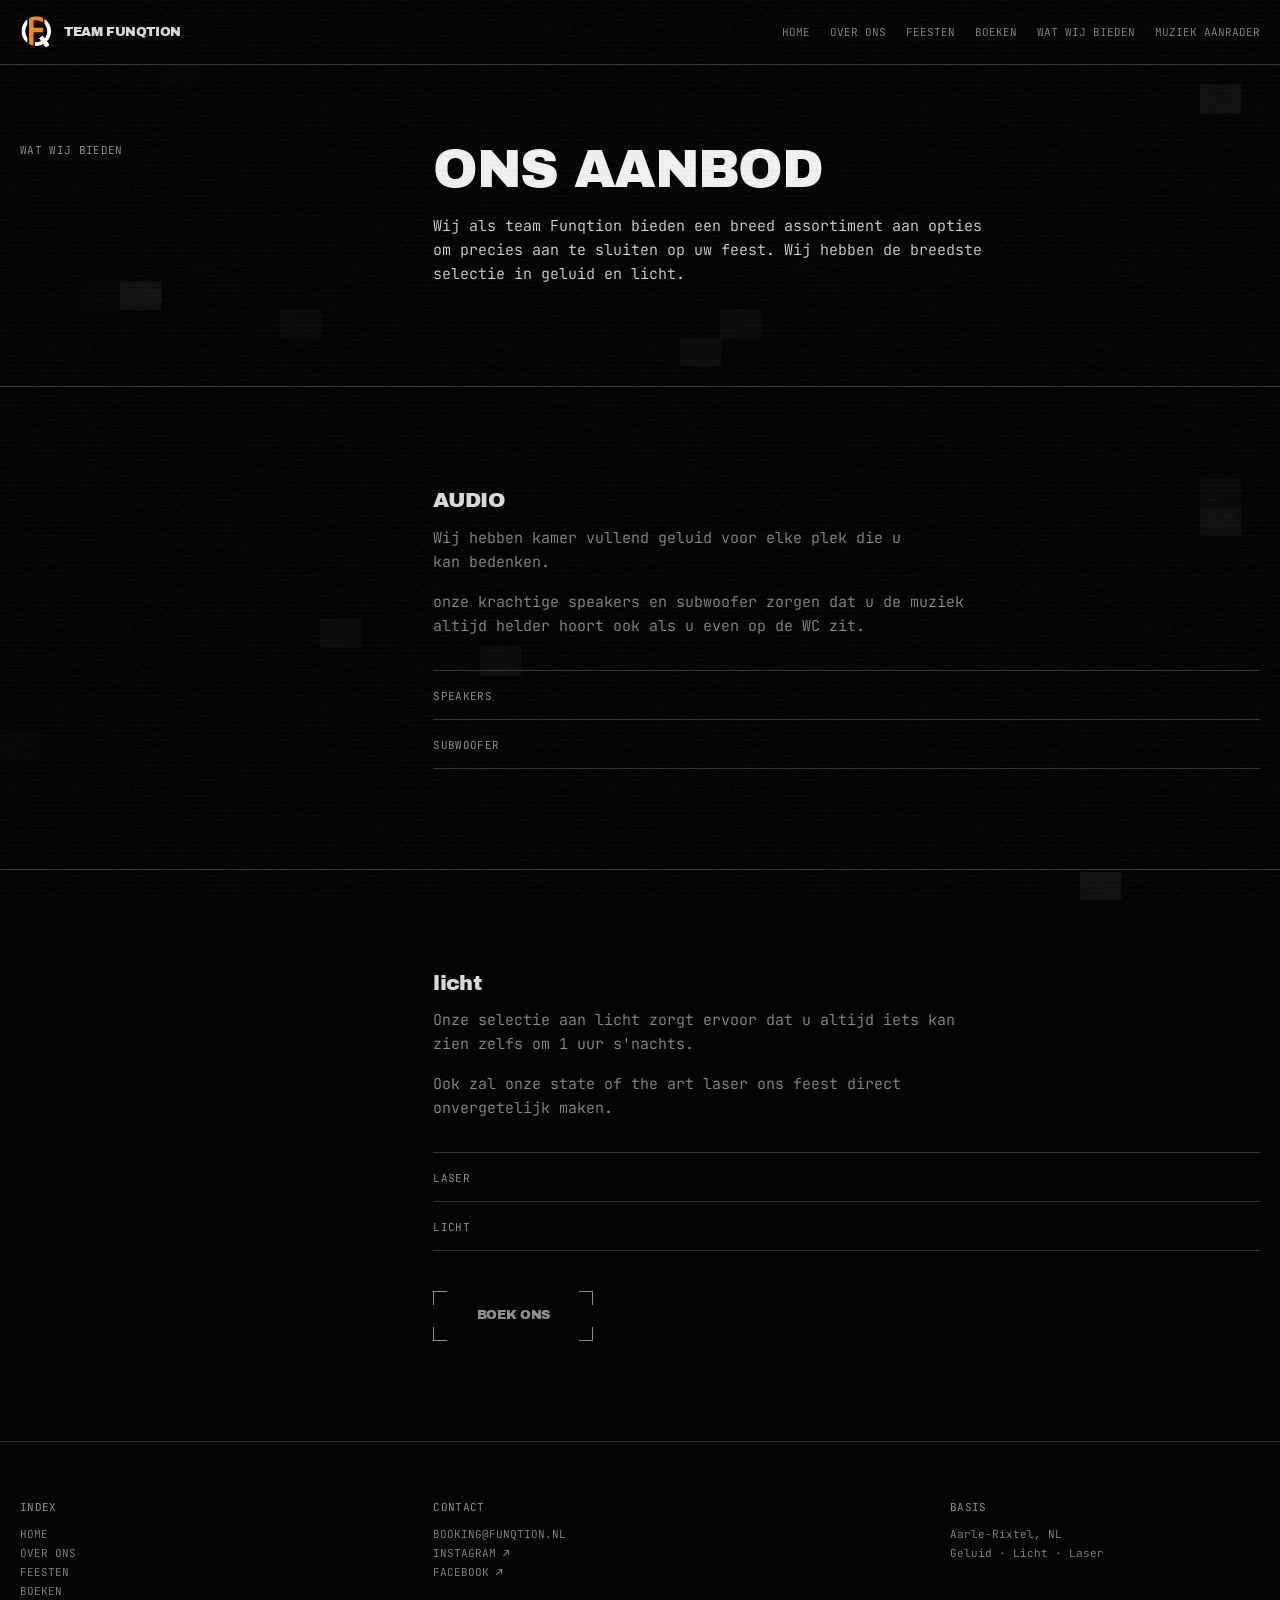
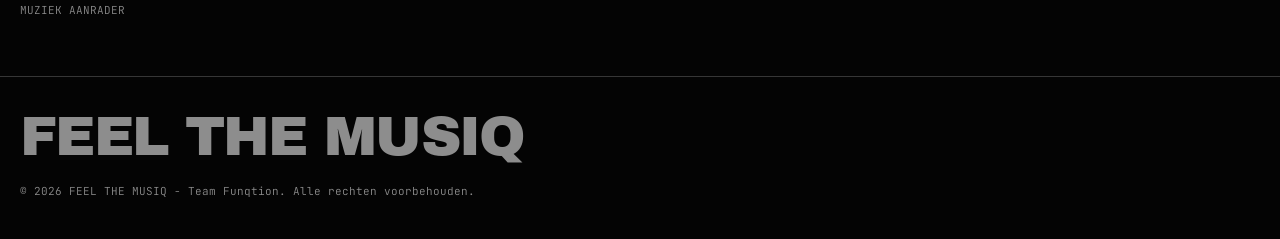
==== commit 4dbf4711: "Remove the numbering The datasheet conceit numbered almost everything. Seven places carried an index" ====
--- a/bieden.html
+++ b/bieden.html
@@ -21,7 +21,6 @@
   <a class="fq-topbar__brand" href="index.html">
     <img class="fq-topbar__logo" src="img/logo.svg" width="32" height="32" alt="Logo van Team Funqtion">
     <span class="fq-topbar__wordmark">Team Funqtion</span>
-    <span class="fq-topbar__partno" aria-hidden="true">FQ-05</span>
   </a>
 
   <nav class="fq-topnav" aria-label="Hoofdnavigatie">
@@ -51,23 +50,17 @@
   <nav aria-label="Menunavigatie">
     <ul class="fq-menu__list">
       <li><a class="fq-menu__row" href="index.html" style="--row:0">
-        <span class="fq-menu__mask"><span class="fq-menu__label">Home</span></span>
-        <span class="fq-menu__mask"><span class="fq-menu__index">01</span></span></a></li>
+        <span class="fq-menu__mask"><span class="fq-menu__label">Home</span></span></a></li>
       <li><a class="fq-menu__row" href="over.html" style="--row:1">
-        <span class="fq-menu__mask"><span class="fq-menu__label">Over ons</span></span>
-        <span class="fq-menu__mask"><span class="fq-menu__index">02</span></span></a></li>
+        <span class="fq-menu__mask"><span class="fq-menu__label">Over ons</span></span></a></li>
       <li><a class="fq-menu__row" href="feesten.html" style="--row:2">
-        <span class="fq-menu__mask"><span class="fq-menu__label">Feesten</span></span>
-        <span class="fq-menu__mask"><span class="fq-menu__index">03</span></span></a></li>
+        <span class="fq-menu__mask"><span class="fq-menu__label">Feesten</span></span></a></li>
       <li><a class="fq-menu__row" href="boeken.html" style="--row:3">
-        <span class="fq-menu__mask"><span class="fq-menu__label">Boeken</span></span>
-        <span class="fq-menu__mask"><span class="fq-menu__index">04</span></span></a></li>
+        <span class="fq-menu__mask"><span class="fq-menu__label">Boeken</span></span></a></li>
       <li><a class="fq-menu__row" href="bieden.html" style="--row:4" aria-current="page">
-        <span class="fq-menu__mask"><span class="fq-menu__label">Wat wij bieden</span></span>
-        <span class="fq-menu__mask"><span class="fq-menu__index">05</span></span></a></li>
+        <span class="fq-menu__mask"><span class="fq-menu__label">Wat wij bieden</span></span></a></li>
       <li><a class="fq-menu__row" href="tip.html" style="--row:5">
-        <span class="fq-menu__mask"><span class="fq-menu__label">Muziek aanrader</span></span>
-        <span class="fq-menu__mask"><span class="fq-menu__index">06</span></span></a></li>
+        <span class="fq-menu__mask"><span class="fq-menu__label">Muziek aanrader</span></span></a></li>
     </ul>
   </nav>
   <div class="fq-menu__foot">
@@ -81,7 +74,7 @@
 
   <section class="fq-section fq-section--first fq-grid fq-grid--padded">
     <div class="fq-cell" style="--col-span:3; --col-span-m:12">
-      <p class="fq-label">05 / Wat wij bieden</p>
+      <p class="fq-label">Wat wij bieden</p>
     </div>
     <div class="fq-cell" style="--col-start:5; --col-span:8; --col-start-m:auto; --col-span-m:12">
       <h1 class="fq-h1">Ons aanbod</h1>
@@ -90,52 +83,38 @@
   </section>
 
   <section class="fq-section fq-grid fq-grid--padded">
-    <div class="fq-cell" style="--col-span:3; --col-span-m:12">
-      <h2 class="fq-label">01 / Audio</h2>
-    </div>
     <div class="fq-cell" style="--col-start:5; --col-span:8; --col-start-m:auto; --col-span-m:12">
-      <h3 class="fq-h3">Audio</h3>
+      <h2 class="fq-h3">Audio</h2>
       <p class="fq-prose">Wij hebben kamer vullend geluid voor elke plek die u kan bedenken.</p>
       <p class="fq-prose">onze krachtige speakers en subwoofer zorgen dat u de muziek altijd helder hoort ook als u even op de WC zit.</p>
 
       <div class="fq-datasheet fq-inventory">
         <div class="fq-datasheet__row">
-          <span class="fq-datasheet__cell" data-priority="1" style="--col-span:5">
+          <span class="fq-datasheet__cell" data-priority="1" style="--col-span:8">
             <span class="fq-label" style="margin:0">Speakers</span></span>
-          <span class="fq-datasheet__cell" data-priority="2" style="--col-span:3">
-            <span aria-hidden="true" class="fq-datasheet__value fq-datasheet__value--end fq-datasheet__value--index">01</span></span>
         </div>
         <div class="fq-datasheet__row">
-          <span class="fq-datasheet__cell" data-priority="1" style="--col-span:5">
+          <span class="fq-datasheet__cell" data-priority="1" style="--col-span:8">
             <span class="fq-label" style="margin:0">Subwoofer</span></span>
-          <span class="fq-datasheet__cell" data-priority="2" style="--col-span:3">
-            <span aria-hidden="true" class="fq-datasheet__value fq-datasheet__value--end fq-datasheet__value--index">02</span></span>
         </div>
       </div>
     </div>
   </section>
 
   <section class="fq-section fq-grid fq-grid--padded">
-    <div class="fq-cell" style="--col-span:3; --col-span-m:12">
-      <h2 class="fq-label">02 / Licht</h2>
-    </div>
     <div class="fq-cell" style="--col-start:5; --col-span:8; --col-start-m:auto; --col-span-m:12">
-      <h3 class="fq-h3 fq-h3--verbatim">licht</h3>
+      <h2 class="fq-h3 fq-h3--verbatim">licht</h2>
       <p class="fq-prose">Onze selectie aan licht zorgt ervoor dat u altijd iets kan zien zelfs om 1 uur s'nachts.</p>
       <p class="fq-prose">Ook zal onze state of the art laser ons feest direct onvergetelijk maken.</p>
 
       <div class="fq-datasheet fq-inventory">
         <div class="fq-datasheet__row">
-          <span class="fq-datasheet__cell" data-priority="1" style="--col-span:5">
+          <span class="fq-datasheet__cell" data-priority="1" style="--col-span:8">
             <span class="fq-label" style="margin:0">Laser</span></span>
-          <span class="fq-datasheet__cell" data-priority="2" style="--col-span:3">
-            <span aria-hidden="true" class="fq-datasheet__value fq-datasheet__value--end fq-datasheet__value--index">03</span></span>
         </div>
         <div class="fq-datasheet__row">
-          <span class="fq-datasheet__cell" data-priority="1" style="--col-span:5">
+          <span class="fq-datasheet__cell" data-priority="1" style="--col-span:8">
             <span class="fq-label" style="margin:0">Licht</span></span>
-          <span class="fq-datasheet__cell" data-priority="2" style="--col-span:3">
-            <span aria-hidden="true" class="fq-datasheet__value fq-datasheet__value--end fq-datasheet__value--index">04</span></span>
         </div>
       </div>
 
--- a/css/primitives.css
+++ b/css/primitives.css
@@ -75,15 +75,6 @@
   font-family: var(--fq-font-mono);
   font-size: var(--fq-size-legend);
   font-weight: var(--fq-weight-regular);
-  line-height: var(--fq-leading-solid);
-}
-
-/* The index numeral. Padded to two digits in the markup, tabular here. */
-.fq-index {
-  color: var(--fq-text-quiet);
-  font-family: var(--fq-font-mono);
-  font-size: var(--fq-size-legend);
-  font-weight: var(--fq-weight-light);
   line-height: var(--fq-leading-solid);
 }
 
@@ -314,10 +305,6 @@
   font-weight: var(--fq-weight-light);
   line-height: var(--fq-leading-tight);
 }
-.fq-datasheet__value--end { text-align: end; }
-.fq-datasheet__value--index {
-  color: var(--fq-text-quiet);
-}
 
 @media screen and (max-width: 767px) {
   .fq-datasheet__row { gap: var(--fq-space-4); }
@@ -360,13 +347,6 @@
   font-size: var(--fq-size-data);
   letter-spacing: var(--fq-track-display);
 }
-/* Where a normal brand would put a tagline, put a part number. (brief 2.1) */
-.fq-topbar__partno {
-  color: var(--fq-text-quiet);
-  font-size: var(--fq-size-legend);
-}
-@media screen and (max-width: 479px) { .fq-topbar__partno { display: none; } }
-
 /* The desktop inline nav. Below 767px the dialog menu is the only nav. */
 .fq-topnav { display: flex; align-items: center; gap: var(--fq-space-5); }
 /* Mask-and-swap: the <a> is a one-line mask, a two-copy column slides up
@@ -523,36 +503,23 @@
   letter-spacing: var(--fq-track-display);
   transition: color var(--fq-dur-snap) ease;
 }
-.fq-menu__index {
-  display: block;
-  text-align: end;
-  color: var(--fq-text-quiet);
-  font-family: var(--fq-font-mono);
-  font-size: var(--fq-size-data);
-  font-weight: var(--fq-weight-light);
-  line-height: var(--fq-leading-solid);
-}
 .fq-menu__row:hover .fq-menu__label,
 .fq-menu__row:focus-visible .fq-menu__label { color: var(--fq-text-strong); }
-/* One accent element per row, not two: the label goes bright, the index
-   carries the colour. */
-.fq-menu__row[aria-current="page"] .fq-menu__label { color: var(--fq-text-strong); }
-.fq-menu__row[aria-current="page"] .fq-menu__index { color: var(--fq-accent); }
-
-/* The mask reveal. Two tracks, offset by half a step, staggered per row. */
+/* The numeral used to carry the accent while the label only went bright.
+   With the numeral gone, "bright" is exactly what hover does, so the current
+   page would stop being distinguishable. The accent moves to the label —
+   still one accent element per row. */
+.fq-menu__row[aria-current="page"] .fq-menu__label { color: var(--fq-accent); }
+
+/* The mask reveal, staggered per row. */
 @media (prefers-reduced-motion: no-preference) {
-  .fq-menu__label,
-  .fq-menu__index {
+  .fq-menu__label {
     transform: translateY(110%);
     transition: transform var(--fq-dur-reveal) var(--fq-ease-machine),
                 color var(--fq-dur-snap) ease;
     transition-delay: calc(var(--row, 0) * var(--fq-stagger));
   }
-  .fq-menu__index {
-    transition-delay: calc(var(--row, 0) * var(--fq-stagger) + (var(--fq-stagger) / 2));
-  }
-  .fq-menu.is-open .fq-menu__label,
-  .fq-menu.is-open .fq-menu__index { transform: translateY(0); }
+  .fq-menu.is-open .fq-menu__label { transform: translateY(0); }
 }
 
 .fq-menu__foot {
@@ -569,7 +536,6 @@
    =========================================================================== */
 
 .fq-event__media {
-  position: relative;
   overflow: hidden;
   background: var(--fq-surface-inset);
 }
@@ -580,23 +546,6 @@
   aspect-ratio: 1;
   object-fit: cover;
 }
-/* The index tag sits on the image, bracketed on three sides like the
-   reference's partner tag. */
-.fq-event__tag {
-  position: absolute;
-  inset-block-start: 0;
-  inset-inline-start: 0;
-  margin: 0;
-  padding: 0.6rem 0.5rem 0.5rem;
-  background: color-mix(in srgb, var(--fq-page) 80%, transparent);
-  border-block-end: 1px solid var(--fq-bashed-white);
-  border-inline-end: 1px solid var(--fq-bashed-white);
-  color: var(--fq-bashed-white);
-  text-transform: uppercase;
-  font-size: var(--fq-size-legend);
-  line-height: var(--fq-leading-solid);
-}
-
 .fq-event__title {
   margin: 0;
   color: var(--fq-text);
@@ -616,8 +565,8 @@
   background: var(--fq-text);
   flex: 0 0 auto;
 }
-/* One "live" mark per site, on the home descriptor. The reference's own date
-   square is off-white; nine accent blocks down a track list is overshoot. */
+/* One "live" mark per site, on the home descriptor. The track list used to
+   carry nine of these beside its numerals; both went with the numbering. */
 .fq-cursor--live { background: var(--fq-accent); }
 
 /* ===========================================================================
@@ -821,27 +770,57 @@
 
 /* ===========================================================================
    11c. The hero oscilloscope (js/scope.js, home page only)
-   The hero section is the positioning context; the canvas fills it, sits
-   behind the content, and never intercepts a pointer.
-   =========================================================================== */
-
-.fq-hero-section { position: relative; }
+   The hero section is the positioning context; the canvas fills it and never
+   intercepts a pointer.
+
+   It sits ON TOP of the content and blends with difference, so the trace
+   inverts against whatever it crosses: white on the near-black page, and
+   black where it runs over the white title. One layer reading two ways is
+   the whole point -- behind the text it was a decoration, over it with
+   difference it is genuinely a beam crossing the screen.
+
+   isolation on the section keeps the blend inside the hero. Without it the
+   backdrop reaches past the section to the page behind, and the trace picks
+   up the lattice and the grain as well as the type.
+   =========================================================================== */
+
+/* contain: paint gives the compositor a fixed area to re-blend each frame,
+   which measurably takes the edge off the difference pass below. */
+.fq-hero-section { position: relative; isolation: isolate; contain: paint; }
 
 .fq-scope {
   position: absolute;
   inset: 0;
-  z-index: 0;
+  z-index: 2;
+  mix-blend-mode: difference;
   overflow: clip;
   pointer-events: none;
-}
-.fq-scope__layer { display: block; inline-size: 100%; block-size: 100%; }
+  will-change: opacity;     /* keeps the blended layer promoted */
+}
+
+/* The beam head rides on its own unblended layer, a sibling rather than a
+   child. Difference inverts per channel, so the orange head came out blue
+   wherever it crossed the white title or the mark -- a colour the palette
+   does not contain, on the one element that is supposed to be the accent.
+   It cannot live inside .fq-scope either: that has a z-index, so it forms a
+   stacking context, and a blended child would have nothing to blend with. */
+.fq-scope-head {
+  position: absolute;
+  inset: 0;
+  z-index: 3;
+  overflow: clip;
+  pointer-events: none;
+}
+.fq-scope__layer,
+.fq-scope__head { display: block; inline-size: 100%; block-size: 100%; }
 
 /* The hero content sits above the trace. */
 .fq-hero-section > .fq-cell { position: relative; z-index: 1; }
 
 /* Decoration; forced colours cannot render a phosphor trail. */
 @media (forced-colors: active) {
-  .fq-scope { display: none; }
+  .fq-scope,
+  .fq-scope-head { display: none; }
 }
 
 /* ===========================================================================
--- a/css/site.css
+++ b/css/site.css
@@ -50,7 +50,15 @@
 
 .fq-hero__mark {
   display: block;
-  inline-size: clamp(120px, 20vw, 300px);
+  /* 20vw never beat the 120px floor below 600px, so the mark was a fixed
+     120px on every phone: 37.5% of the screen at 320 and 27.9% at 430, while
+     the title stays fluid at about 85%. It scaled with nothing.
+
+     32vw tracks the title across phones and tablets. The 34svh term is the
+     guard for short landscape windows, where 32vw alone would make the mark
+     taller than the space it has to sit in. svh, not vh, so a retracting
+     mobile toolbar does not resize it mid-scroll. */
+  inline-size: clamp(96px, min(32vw, 34svh), 300px);
   block-size: auto;
   margin-block-end: var(--fq-space-8);
 }
@@ -135,14 +143,6 @@
 }
 .fq-index-list li:last-child .fq-index-list__row { border-block-end: var(--fq-rule); }
 
-.fq-index-list__num {
-  flex: 0 0 auto;
-  inline-size: 3ch;
-  color: var(--fq-text-quiet);
-  font-size: var(--fq-size-legend);
-  line-height: var(--fq-leading-solid);
-  transition: color var(--fq-dur-snap) ease;
-}
 .fq-index-list__label {
   flex: 1 1 auto;
   color: var(--fq-text);
@@ -194,15 +194,12 @@
   transform-origin: left center;
 }
 
-.fq-index-list__num,
 .fq-index-list__label,
 .fq-index-list__arrow { will-change: transform; }
 
 .fq-index-list__arrow { display: inline-block; }
 
 /* Colour is the base layer and works with no motion at all. */
-.fq-index-list__row:hover .fq-index-list__num,
-.fq-index-list__row:focus-visible .fq-index-list__num { color: var(--fq-accent); }
 .fq-index-list__row:hover .fq-index-list__arrow,
 .fq-index-list__row:focus-visible .fq-index-list__arrow { color: var(--fq-text-strong); }
 
@@ -211,7 +208,6 @@
   .fq-index-list li:last-child .fq-index-list__row::after {
     transition: transform 220ms var(--fq-ease-machine);
   }
-  .fq-index-list__num,
   .fq-index-list__label { transition: transform 180ms var(--fq-ease-machine),
                                       color var(--fq-dur-snap) ease; }
   .fq-index-list__arrow { transition: transform 180ms var(--fq-ease-machine),
@@ -222,8 +218,6 @@
   .fq-index-list li:last-child .fq-index-list__row:hover::after,
   .fq-index-list li:last-child .fq-index-list__row:focus-visible::after { transform: scaleX(1); }
 
-  .fq-index-list__row:hover .fq-index-list__num,
-  .fq-index-list__row:focus-visible .fq-index-list__num,
   .fq-index-list__row:hover .fq-index-list__label,
   .fq-index-list__row:focus-visible .fq-index-list__label { transform: translateX(10px); }
   .fq-index-list__row:hover .fq-index-list__arrow,
@@ -373,7 +367,6 @@
 .fq-tracks { list-style: none; margin: 0; padding: 0; display: grid; gap: var(--fq-space-8); }
 
 .fq-track { display: grid; gap: var(--fq-space-3); }
-.fq-track__head { display: flex; align-items: center; gap: var(--fq-space-3); }
 .fq-track iframe {
   inline-size: 100%;
   block-size: 152px;
@@ -429,12 +422,15 @@
 body:has(.fq-hero__mark) .fq-topbar__logo { view-transition-name: none; }
 .fq-hero__mark { view-transition-name: fq-mark; }
 
-/* A hard ease-in-out on the group, so the mark hangs where it started while
-   the picture collapses, crosses during the dark beat, and settles as the
-   new raster opens -- rather than drifting steadily and arriving early. */
+/* A plain, even ease-in-out. Two curves were wrong here for opposite
+   reasons: the old cubic-bezier(0.85, 0, 0.15, 1) existed to hold the mark
+   still through a dark beat that no longer exists, and --fq-ease-machine
+   (0.14, 0.86, ...) is so front-loaded that the mark reached the top bar in
+   the first fifth of the move and then crawled. Subtle means travelling at
+   an even rate and arriving on time. */
 ::view-transition-group(fq-mark) {
-  animation-duration: 560ms;
-  animation-timing-function: cubic-bezier(0.85, 0, 0.15, 1);
+  animation-duration: 460ms;
+  animation-timing-function: cubic-bezier(0.4, 0, 0.2, 1);
 }
 /* One turn plus a swell. The group carries position and size between the two
    layouts; this carries the flourish, on the image itself so it turns about
@@ -443,40 +439,45 @@
    mark is in the top bar on both sides and barely travels at all. */
 ::view-transition-old(fq-mark),
 ::view-transition-new(fq-mark) {
-  animation: fq-mark-spin 560ms cubic-bezier(0.5, 0, 0.3, 1) both;
+  animation: fq-mark-spin 460ms cubic-bezier(0.4, 0, 0.2, 1) both;
   transform-origin: 50% 50%;
 }
+/* A full turn, not a half: 360 degrees lands the mark exactly where it
+   started, and the logo is not symmetrical, so anything else finishes
+   crooked. The swell is 1.25 -- enough to give the turn some weight without
+   the mark lunging at you. It was 1.7, which was chosen when the page was
+   collapsing behind it and had to be competed with; nothing needs competing
+   with now. Well inside the crop limit either way: the mark sits at roughly
+   (36, 32) in the top bar, so a 32px logo can swell to about 54px before a
+   rotated corner crosses the top of the viewport. */
 @keyframes fq-mark-spin {
   0%   { transform: rotate(0deg)   scale(1); }
-  /* 1.7, not more. The mark sits at roughly (36, 32) in the top bar, so a
-     32px logo can only swell to about 54px before a rotated corner crosses
-     the top edge of the viewport and gets cropped. Measured at 2.2 it lost
-     its top. The page collapse carries the drama on interior routes; the
-     mark is the accent there, and the feature on the home route. */
-  50%  { transform: rotate(190deg) scale(1.7); }
+  50%  { transform: rotate(185deg) scale(1.25); }
   100% { transform: rotate(360deg) scale(1); }
 }
 
-/* Vertical collapse out, vertical open in: the tube switching off and on.
-   No brightness filter on the way down, which was the first thing tried and
-   is useless here: the page is #040404, and any multiple of near-black is
-   still near-black, so the iconic bright collapse line never appeared. The
-   mark is the lit thing in the dark beat instead, which suits a logo-led
-   transition better than a generic scanline would. */
+/* The page gets out of the mark's way, and no further. It used to collapse
+   all the way to a line and reopen -- the full CRT switch-off -- which read
+   as the whole page flipping edge-on and pulled attention off the mark,
+   which is the thing worth watching. A 3% vertical settle keeps the flavour
+   of a tube without the somersault.
+
+   Also gone with it: a brightness filter on the collapse, which did nothing
+   at all. The page is #040404, and any multiple of near-black is still
+   near-black, so the bright CRT-off line it was supposed to make never
+   existed. The mark is the lit thing here. */
 ::view-transition-old(root) {
-  animation: fq-tube-off 260ms cubic-bezier(0.6, 0, 0.9, 0.4) both;
+  animation: fq-page-out 200ms cubic-bezier(0.4, 0, 1, 1) both;
 }
 ::view-transition-new(root) {
-  animation: fq-tube-on 300ms cubic-bezier(0.1, 0.7, 0.3, 1) both;
-  animation-delay: 260ms;
-}
-@keyframes fq-tube-off {
-  0%   { transform: scaleY(1);     opacity: 1; }
-  70%  { transform: scaleY(0.05);  opacity: 1; }
-  100% { transform: scaleY(0.004); opacity: 0; }
-}
-@keyframes fq-tube-on {
-  0%   { transform: scaleY(0.004); opacity: 0; }
-  30%  { transform: scaleY(0.05);  opacity: 1; }
-  100% { transform: scaleY(1);     opacity: 1; }
-}
+  animation: fq-page-in 260ms cubic-bezier(0, 0, 0.3, 1) both;
+  animation-delay: 170ms;
+}
+@keyframes fq-page-out {
+  from { opacity: 1; transform: scaleY(1); }
+  to   { opacity: 0; transform: scaleY(0.97); }
+}
+@keyframes fq-page-in {
+  from { opacity: 0; transform: scaleY(0.985); }
+  to   { opacity: 1; transform: scaleY(1); }
+}
